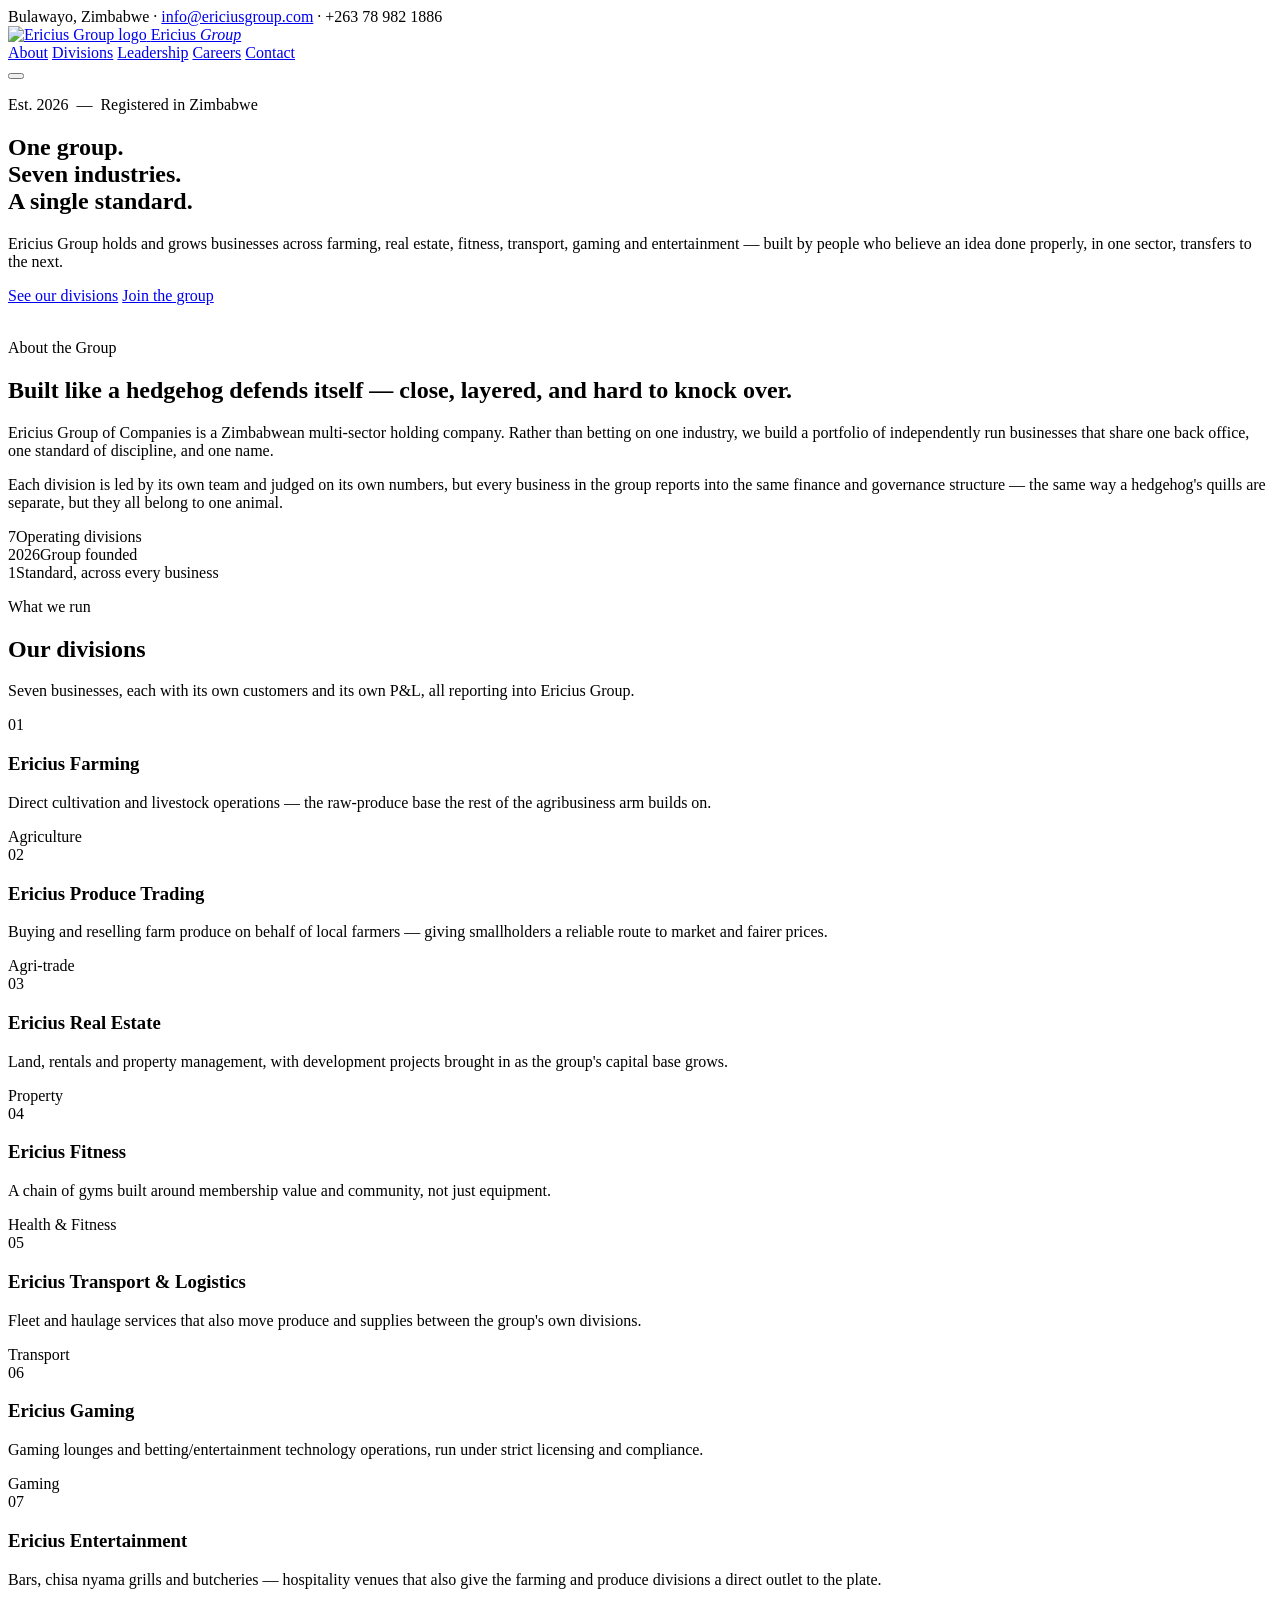
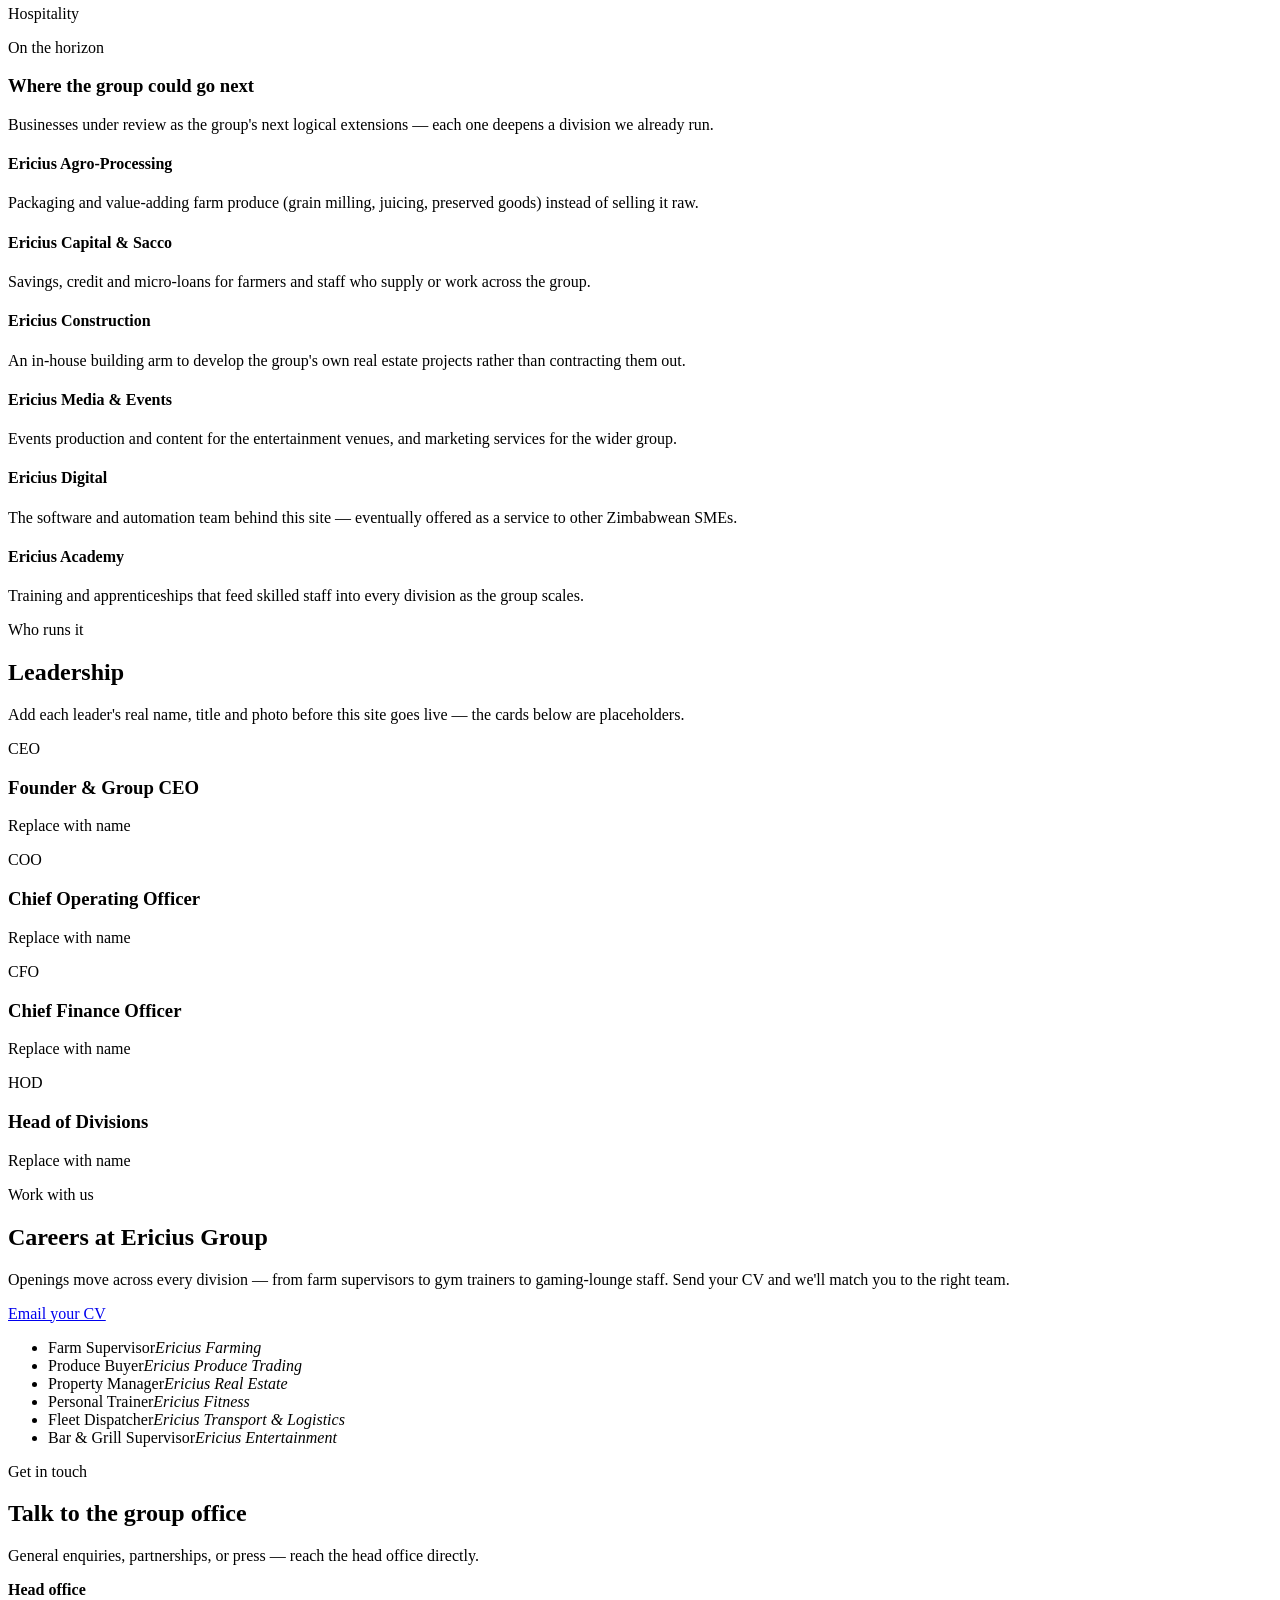
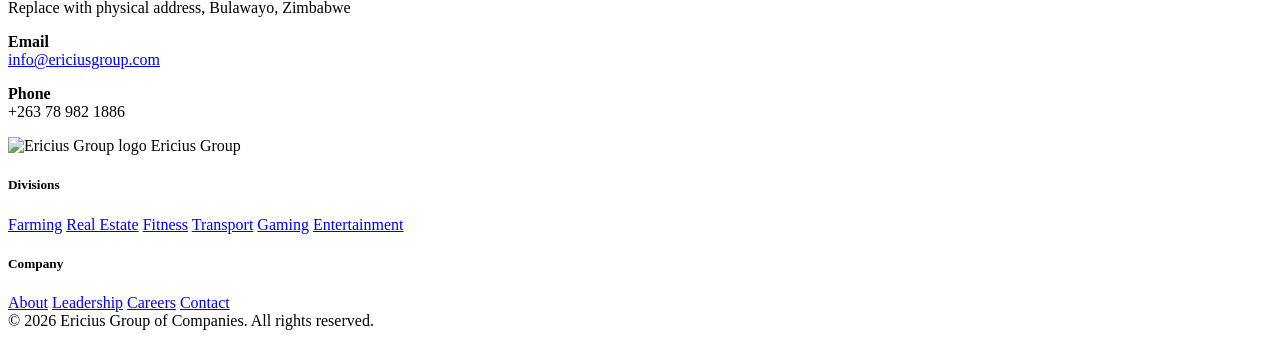
==== index.html @ 4af74b55 "Add files via upload" ====
<!DOCTYPE html>
<html lang="en">
<head>
<meta charset="UTF-8">
<meta name="viewport" content="width=device-width, initial-scale=1">
<title>Ericius Group — A Diversified Group of Companies</title>
<meta name="description" content="Ericius Group is a diversified group of companies spanning farming, real estate, gyms, transportation, gaming and entertainment.">
<link rel="icon" href="assets/logo.jpeg">
<link rel="preconnect" href="https://fonts.googleapis.com">
<link rel="preconnect" href="https://fonts.gstatic.com" crossorigin>
<link href="https://fonts.googleapis.com/css2?family=Fraunces:opsz,wght@9..144,400;9..144,500;9..144,600;9..144,700&family=IBM+Plex+Sans:wght@400;500;600&display=swap" rel="stylesheet">
<link rel="stylesheet" href="css/styles.css">
</head>
<body>

<div class="topbar">
  <div class="wrap topbar-inner">
    <span>Bulawayo, Zimbabwe</span>
    <span class="topbar-sep">&middot;</span>
    <a href="mailto:info@ericiusgroup.com">info@ericiusgroup.com</a>
    <span class="topbar-sep">&middot;</span>
    <span>+263 78 982 1886</span>
  </div>
</div>

<header class="site-header">
  <div class="wrap header-inner">
    <a class="brand" href="#top">
      <img src="assets/logo.jpeg" alt="Ericius Group logo" class="brand-mark">
      <span class="brand-word">Ericius <em>Group</em></span>
    </a>
    <nav class="main-nav" id="main-nav">
      <a href="#about">About</a>
      <a href="#divisions">Divisions</a>
      <a href="#leadership">Leadership</a>
      <a href="#careers">Careers</a>
      <a href="#contact">Contact</a>
    </nav>
    <button class="nav-toggle" id="nav-toggle" aria-label="Toggle menu" aria-expanded="false">
      <span></span><span></span><span></span>
    </button>
  </div>
</header>

<main id="top">

  <section class="hero">
    <div class="wrap hero-inner">
      <div class="hero-text">
        <p class="eyebrow-free">Est. 2026 &nbsp;—&nbsp; Registered in Zimbabwe</p>
        <h1>One group.<br>Seven industries.<br>A single standard.</h1>
        <p class="hero-lede">Ericius Group holds and grows businesses across farming, real estate, fitness, transport, gaming and entertainment — built by people who believe an idea done properly, in one sector, transfers to the next.</p>
        <div class="hero-actions">
          <a href="#divisions" class="btn btn-primary">See our divisions</a>
          <a href="#careers" class="btn btn-ghost">Join the group</a>
        </div>
      </div>
      <div class="hero-mark" aria-hidden="true">
        <img src="assets/logo.jpeg" alt="">
      </div>
    </div>
  </section>

  <section class="section" id="about">
    <div class="wrap about-grid">
      <div class="about-lead">
        <p class="section-kicker">About the Group</p>
        <h2>Built like a hedgehog defends itself — close, layered, and hard to knock over.</h2>
      </div>
      <div class="about-body">
        <p>Ericius Group of Companies is a Zimbabwean multi-sector holding company. Rather than betting on one industry, we build a portfolio of independently run businesses that share one back office, one standard of discipline, and one name.</p>
        <p>Each division is led by its own team and judged on its own numbers, but every business in the group reports into the same finance and governance structure — the same way a hedgehog's quills are separate, but they all belong to one animal.</p>
        <div class="stat-row">
          <div class="stat"><span class="stat-num">7</span><span class="stat-label">Operating divisions</span></div>
          <div class="stat"><span class="stat-num">2026</span><span class="stat-label">Group founded</span></div>
          <div class="stat"><span class="stat-num">1</span><span class="stat-label">Standard, across every business</span></div>
        </div>
      </div>
    </div>
  </section>

  <section class="section section-alt" id="divisions">
    <div class="wrap">
      <p class="section-kicker">What we run</p>
      <h2 class="section-title">Our divisions</h2>
      <p class="section-intro">Seven businesses, each with its own customers and its own P&amp;L, all reporting into Ericius Group.</p>

      <div class="ledger">

        <div class="ledger-row">
          <div class="ledger-index">01</div>
          <div class="ledger-body">
            <h3>Ericius Farming</h3>
            <p>Direct cultivation and livestock operations — the raw-produce base the rest of the agribusiness arm builds on.</p>
          </div>
          <div class="ledger-tag">Agriculture</div>
        </div>

        <div class="ledger-row">
          <div class="ledger-index">02</div>
          <div class="ledger-body">
            <h3>Ericius Produce Trading</h3>
            <p>Buying and reselling farm produce on behalf of local farmers — giving smallholders a reliable route to market and fairer prices.</p>
          </div>
          <div class="ledger-tag">Agri-trade</div>
        </div>

        <div class="ledger-row">
          <div class="ledger-index">03</div>
          <div class="ledger-body">
            <h3>Ericius Real Estate</h3>
            <p>Land, rentals and property management, with development projects brought in as the group's capital base grows.</p>
          </div>
          <div class="ledger-tag">Property</div>
        </div>

        <div class="ledger-row">
          <div class="ledger-index">04</div>
          <div class="ledger-body">
            <h3>Ericius Fitness</h3>
            <p>A chain of gyms built around membership value and community, not just equipment.</p>
          </div>
          <div class="ledger-tag">Health &amp; Fitness</div>
        </div>

        <div class="ledger-row">
          <div class="ledger-index">05</div>
          <div class="ledger-body">
            <h3>Ericius Transport &amp; Logistics</h3>
            <p>Fleet and haulage services that also move produce and supplies between the group's own divisions.</p>
          </div>
          <div class="ledger-tag">Transport</div>
        </div>

        <div class="ledger-row">
          <div class="ledger-index">06</div>
          <div class="ledger-body">
            <h3>Ericius Gaming</h3>
            <p>Gaming lounges and betting/entertainment technology operations, run under strict licensing and compliance.</p>
          </div>
          <div class="ledger-tag">Gaming</div>
        </div>

        <div class="ledger-row">
          <div class="ledger-index">07</div>
          <div class="ledger-body">
            <h3>Ericius Entertainment</h3>
            <p>Bars, chisa nyama grills and butcheries — hospitality venues that also give the farming and produce divisions a direct outlet to the plate.</p>
          </div>
          <div class="ledger-tag">Hospitality</div>
        </div>

      </div>

      <div class="future-block">
        <p class="section-kicker">On the horizon</p>
        <h3>Where the group could go next</h3>
        <p class="section-intro">Businesses under review as the group's next logical extensions — each one deepens a division we already run.</p>
        <div class="future-grid">
          <div class="future-card">
            <h4>Ericius Agro-Processing</h4>
            <p>Packaging and value-adding farm produce (grain milling, juicing, preserved goods) instead of selling it raw.</p>
          </div>
          <div class="future-card">
            <h4>Ericius Capital &amp; Sacco</h4>
            <p>Savings, credit and micro-loans for farmers and staff who supply or work across the group.</p>
          </div>
          <div class="future-card">
            <h4>Ericius Construction</h4>
            <p>An in-house building arm to develop the group's own real estate projects rather than contracting them out.</p>
          </div>
          <div class="future-card">
            <h4>Ericius Media &amp; Events</h4>
            <p>Events production and content for the entertainment venues, and marketing services for the wider group.</p>
          </div>
          <div class="future-card">
            <h4>Ericius Digital</h4>
            <p>The software and automation team behind this site — eventually offered as a service to other Zimbabwean SMEs.</p>
          </div>
          <div class="future-card">
            <h4>Ericius Academy</h4>
            <p>Training and apprenticeships that feed skilled staff into every division as the group scales.</p>
          </div>
        </div>
      </div>
    </div>
  </section>

  <section class="section" id="leadership">
    <div class="wrap">
      <p class="section-kicker">Who runs it</p>
      <h2 class="section-title">Leadership</h2>
      <p class="section-intro">Add each leader's real name, title and photo before this site goes live — the cards below are placeholders.</p>

      <div class="people-grid">
        <div class="person-card">
          <div class="person-photo" style="background:var(--color-navy)">CEO</div>
          <h3>Founder &amp; Group CEO</h3>
          <p class="person-role">Replace with name</p>
        </div>
        <div class="person-card">
          <div class="person-photo" style="background:var(--color-red)">COO</div>
          <h3>Chief Operating Officer</h3>
          <p class="person-role">Replace with name</p>
        </div>
        <div class="person-card">
          <div class="person-photo" style="background:var(--color-olive)">CFO</div>
          <h3>Chief Finance Officer</h3>
          <p class="person-role">Replace with name</p>
        </div>
        <div class="person-card">
          <div class="person-photo" style="background:var(--color-navy)">HOD</div>
          <h3>Head of Divisions</h3>
          <p class="person-role">Replace with name</p>
        </div>
      </div>
    </div>
  </section>

  <section class="section section-alt" id="careers">
    <div class="wrap careers-grid">
      <div>
        <p class="section-kicker">Work with us</p>
        <h2 class="section-title">Careers at Ericius Group</h2>
        <p class="section-intro">Openings move across every division — from farm supervisors to gym trainers to gaming-lounge staff. Send your CV and we'll match you to the right team.</p>
        <a href="mailto:careers@ericiusgroup.com?subject=Application%20-%20Ericius%20Group" class="btn btn-primary">Email your CV</a>
      </div>
      <ul class="role-list">
        <li><span>Farm Supervisor</span><em>Ericius Farming</em></li>
        <li><span>Produce Buyer</span><em>Ericius Produce Trading</em></li>
        <li><span>Property Manager</span><em>Ericius Real Estate</em></li>
        <li><span>Personal Trainer</span><em>Ericius Fitness</em></li>
        <li><span>Fleet Dispatcher</span><em>Ericius Transport &amp; Logistics</em></li>
        <li><span>Bar &amp; Grill Supervisor</span><em>Ericius Entertainment</em></li>
      </ul>
    </div>
  </section>

  <section class="section" id="contact">
    <div class="wrap contact-grid">
      <div>
        <p class="section-kicker">Get in touch</p>
        <h2 class="section-title">Talk to the group office</h2>
        <p class="section-intro">General enquiries, partnerships, or press — reach the head office directly.</p>
      </div>
      <div class="contact-details">
        <p><strong>Head office</strong><br>Replace with physical address, Bulawayo, Zimbabwe</p>
        <p><strong>Email</strong><br><a href="mailto:info@ericiusgroup.com">info@ericiusgroup.com</a></p>
        <p><strong>Phone</strong><br>+263 78 982 1886</p>
      </div>
    </div>
  </section>

</main>

<footer class="site-footer">
  <div class="wrap footer-inner">
    <div class="footer-brand">
      <img src="assets/logo.jpeg" alt="Ericius Group logo" class="brand-mark footer-mark">
      <span>Ericius Group</span>
    </div>
    <div class="footer-cols">
      <div>
        <h5>Divisions</h5>
        <a href="#divisions">Farming</a>
        <a href="#divisions">Real Estate</a>
        <a href="#divisions">Fitness</a>
        <a href="#divisions">Transport</a>
        <a href="#divisions">Gaming</a>
        <a href="#divisions">Entertainment</a>
      </div>
      <div>
        <h5>Company</h5>
        <a href="#about">About</a>
        <a href="#leadership">Leadership</a>
        <a href="#careers">Careers</a>
        <a href="#contact">Contact</a>
      </div>
    </div>
  </div>
  <div class="wrap footer-bottom">
    <span>&copy; 2026 Ericius Group of Companies. All rights reserved.</span>
  </div>
</footer>

<script src="js/script.js"></script>
</body>
</html>
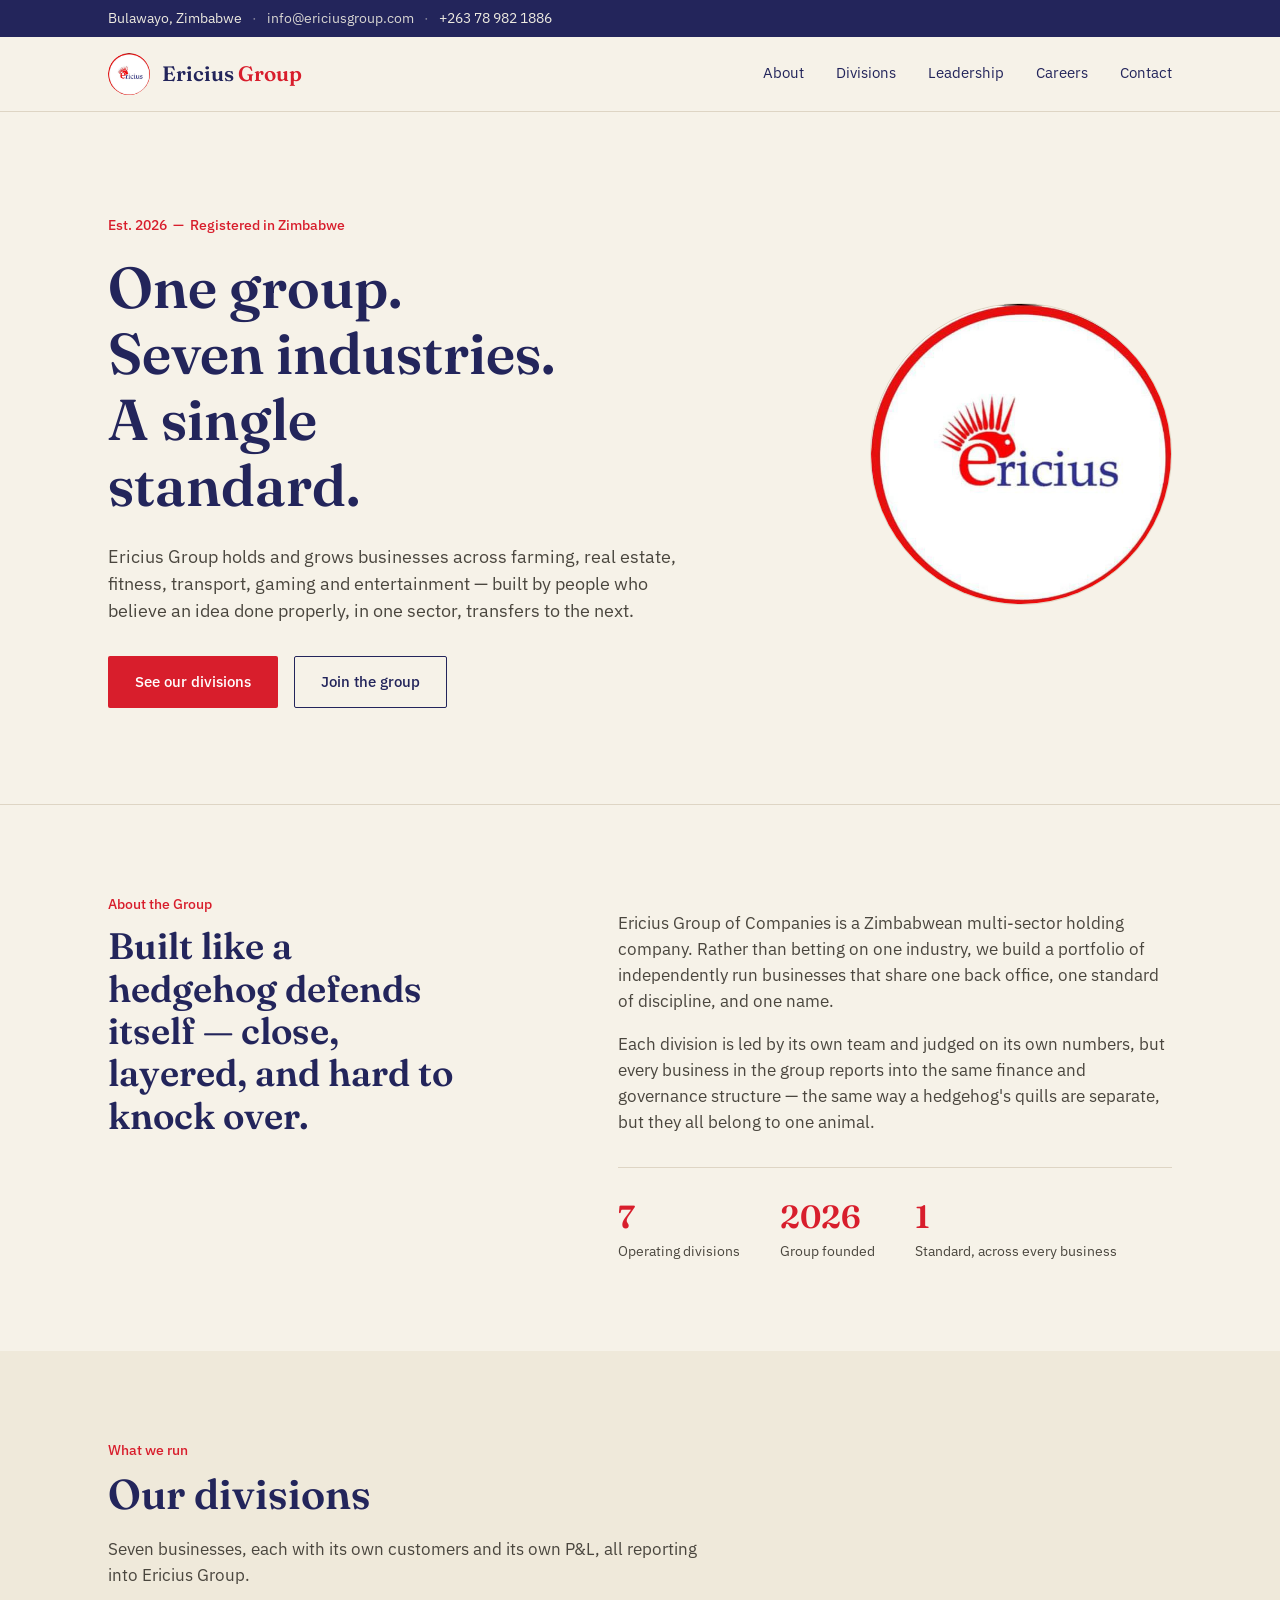
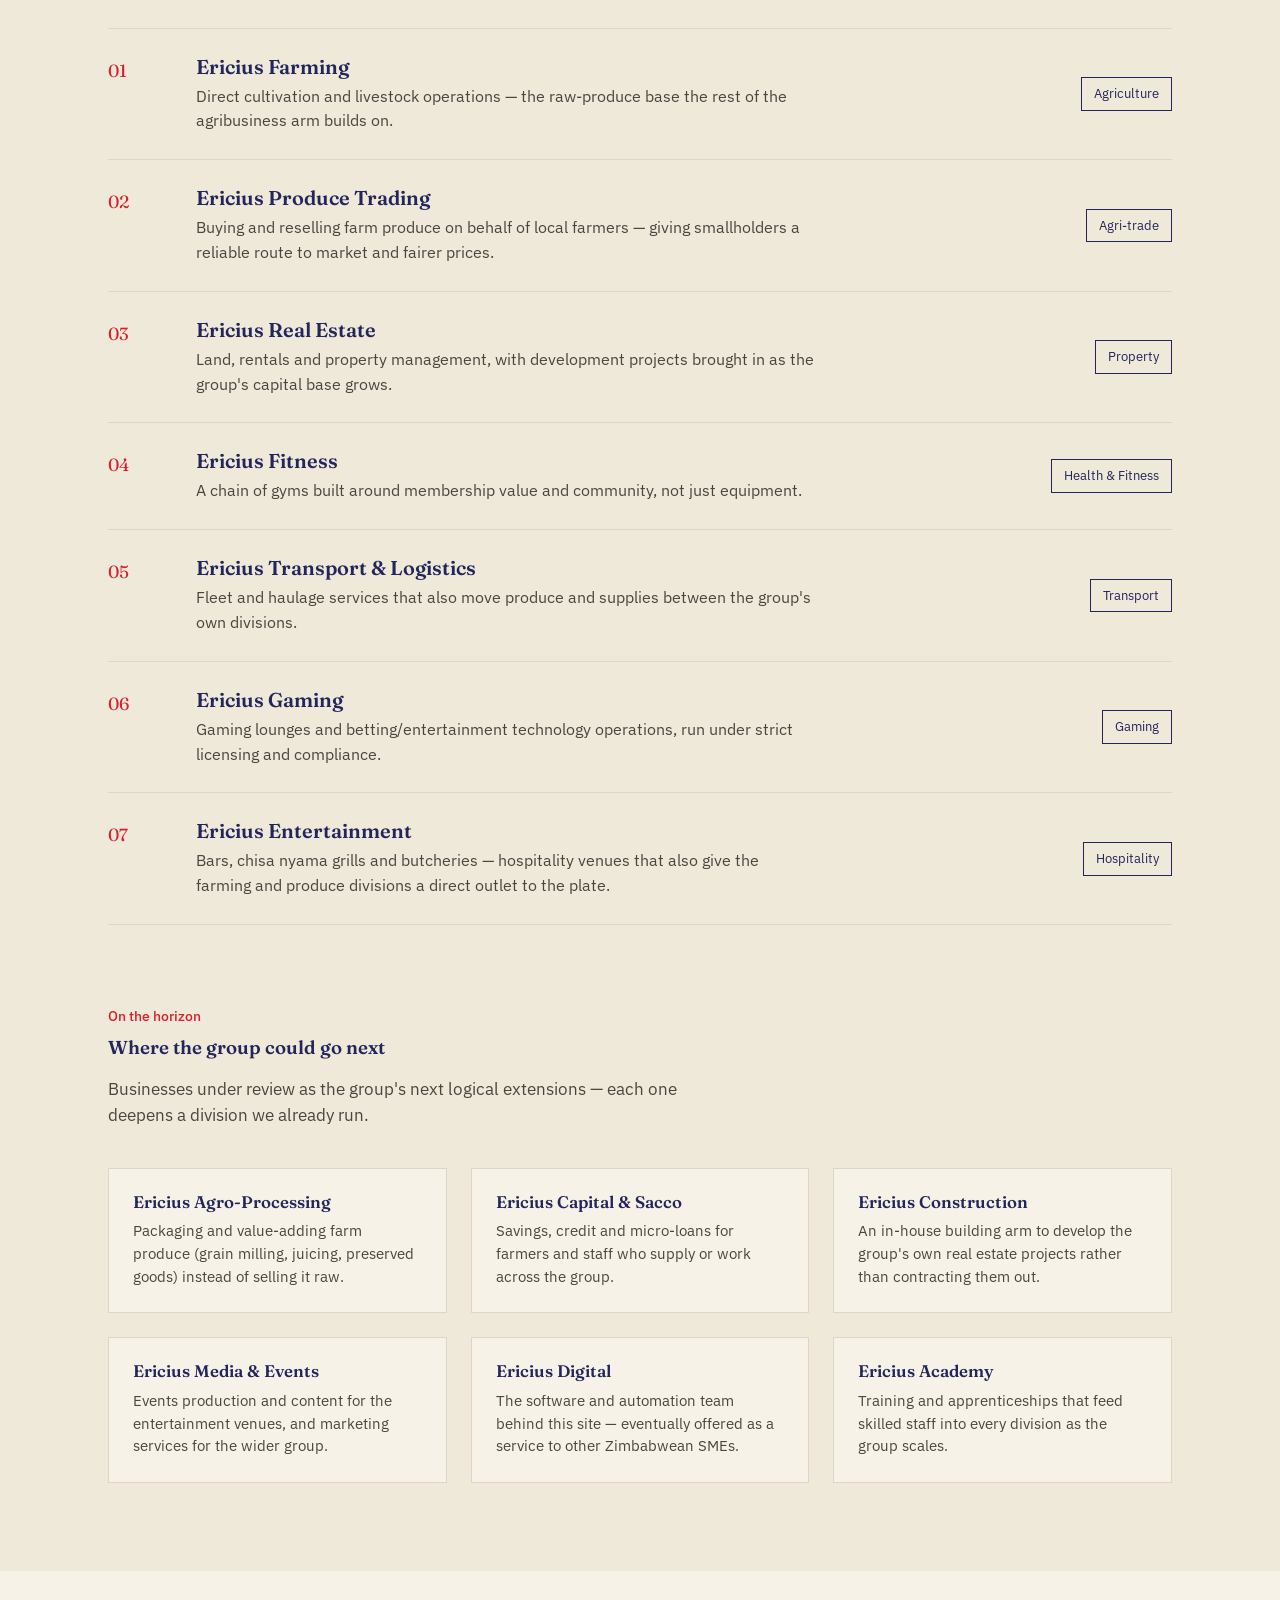
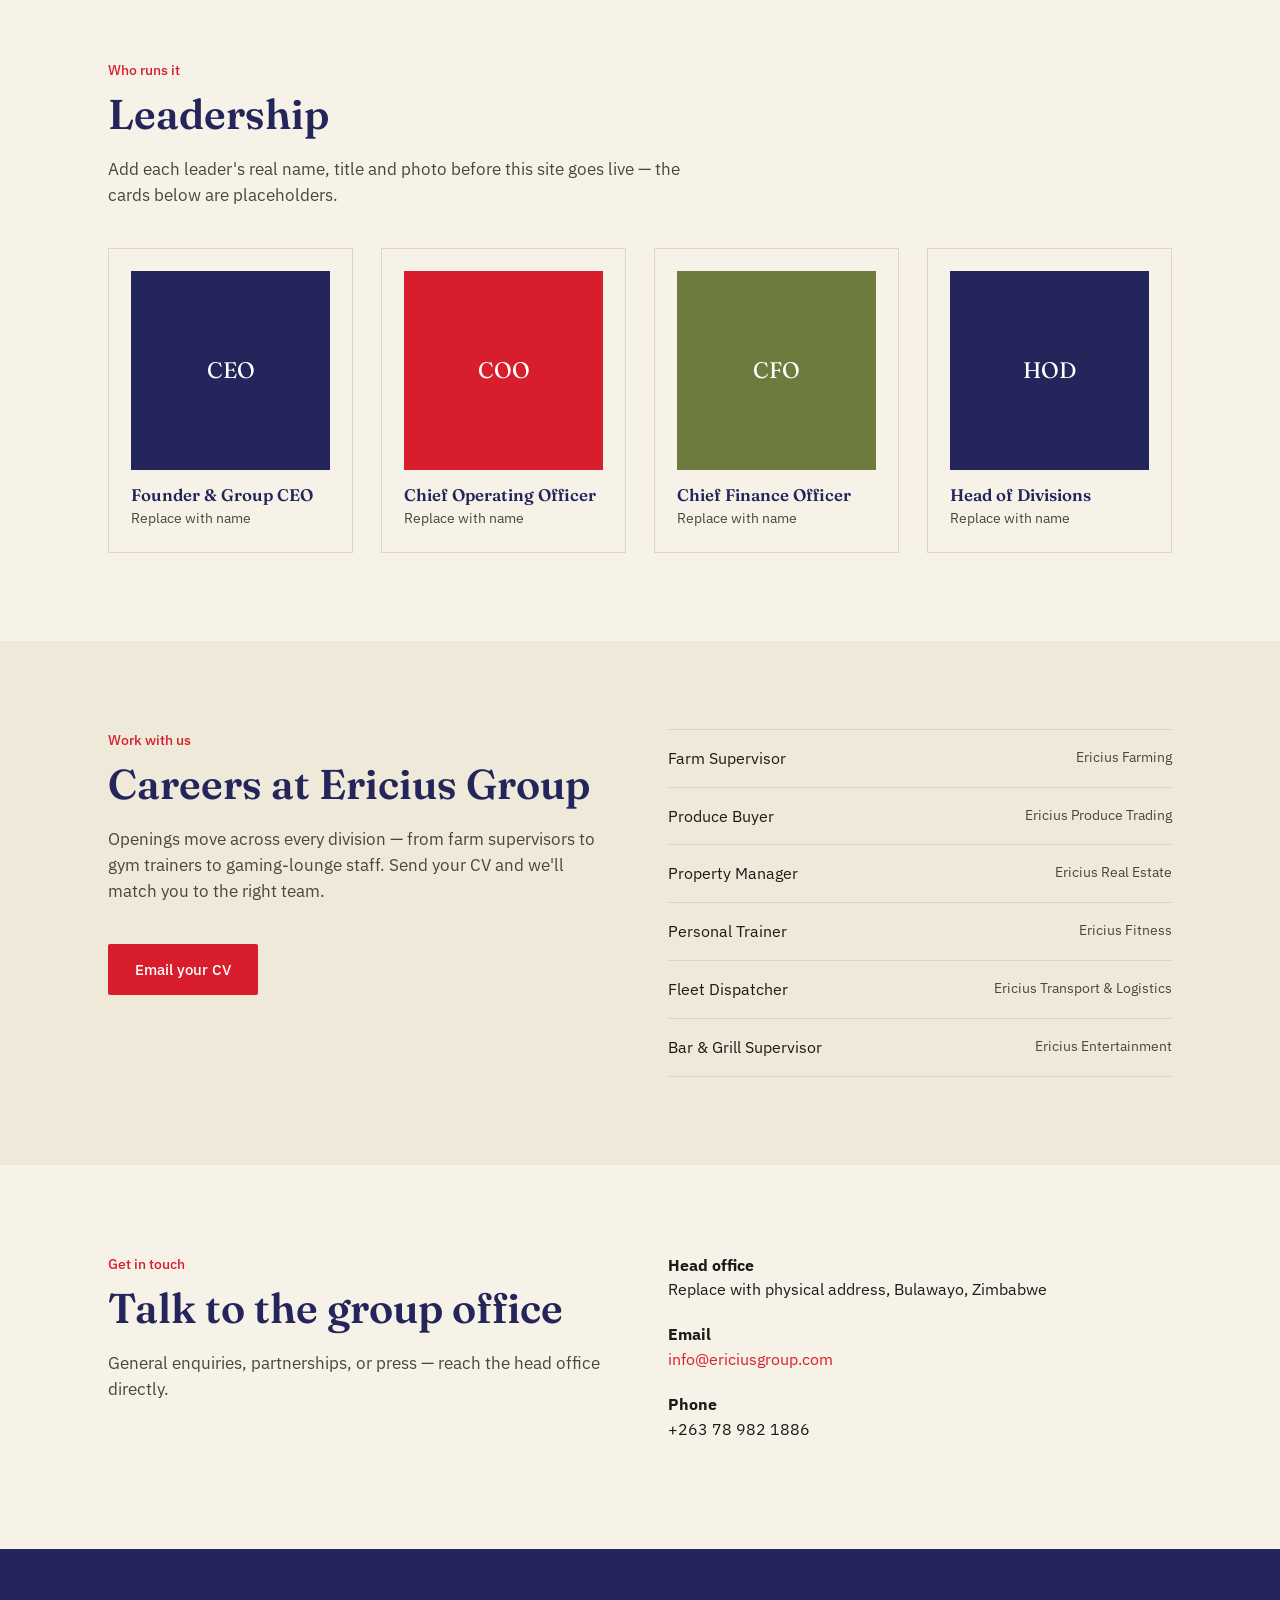
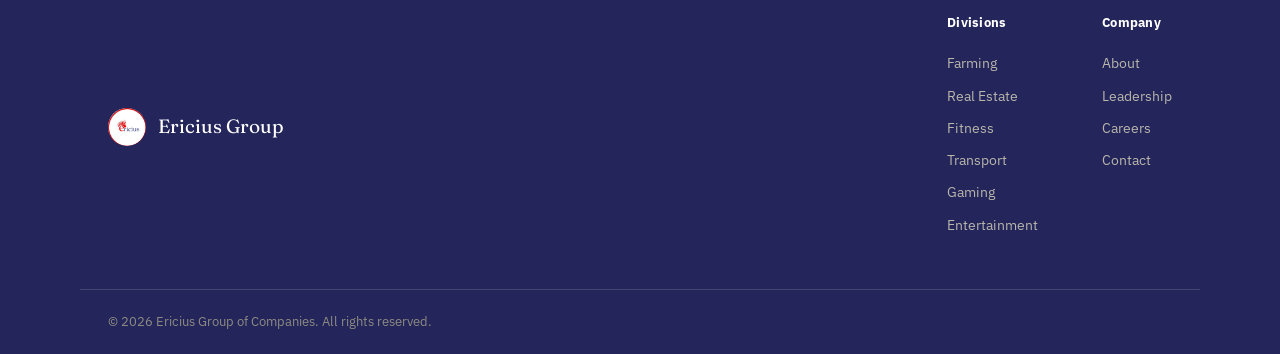
==== commit 0362cb48: "index.html" ====
--- a/index.html
+++ b/index.html
@@ -5,11 +5,167 @@
 <meta name="viewport" content="width=device-width, initial-scale=1">
 <title>Ericius Group — A Diversified Group of Companies</title>
 <meta name="description" content="Ericius Group is a diversified group of companies spanning farming, real estate, gyms, transportation, gaming and entertainment.">
-<link rel="icon" href="assets/logo.jpeg">
+<link rel="icon" href="[data-uri]">
 <link rel="preconnect" href="https://fonts.googleapis.com">
 <link rel="preconnect" href="https://fonts.gstatic.com" crossorigin>
 <link href="https://fonts.googleapis.com/css2?family=Fraunces:opsz,wght@9..144,400;9..144,500;9..144,600;9..144,700&family=IBM+Plex+Sans:wght@400;500;600&display=swap" rel="stylesheet">
-<link rel="stylesheet" href="css/styles.css">
+<style>
+/* ===== Ericius Group — design tokens =====
+   Red    #D81E2C  – accent, CTAs, the quill mark
+   Navy   #23255B  – primary ink, headings, header/footer
+   Sand   #F6F2E8  – page background (paper, not cream-cliché)
+   Ink    #1C1A17  – body text
+   Olive  #6E7B3F  – secondary accent (farming/nature)
+   Line   #DED5C4  – hairline rules
+*/
+
+:root{
+  --color-red:#D81E2C;
+  --color-navy:#23255B;
+  --color-sand:#F6F2E8;
+  --color-ink:#1C1A17;
+  --color-olive:#6E7B3F;
+  --color-line:#DED5C4;
+  --font-display:'Fraunces', Georgia, serif;
+  --font-body:'IBM Plex Sans', -apple-system, Segoe UI, Arial, sans-serif;
+  --max:1120px;
+}
+
+*{box-sizing:border-box;}
+html{scroll-behavior:smooth;}
+body{
+  margin:0;
+  background:var(--color-sand);
+  color:var(--color-ink);
+  font-family:var(--font-body);
+  line-height:1.55;
+  -webkit-font-smoothing:antialiased;
+}
+img{max-width:100%;display:block;}
+a{color:inherit;text-decoration:none;}
+h1,h2,h3,h4{font-family:var(--font-display);color:var(--color-navy);margin:0 0 .4em;line-height:1.15;font-weight:600;}
+
+.wrap{max-width:var(--max);margin:0 auto;padding:0 28px;}
+
+/* Topbar */
+.topbar{background:var(--color-navy);color:#EDEAE0;font-size:.85rem;}
+.topbar-inner{display:flex;gap:10px;align-items:center;padding:8px 28px;}
+.topbar-sep{opacity:.5;}
+.topbar a{opacity:.9;}
+.topbar a:hover{opacity:1;text-decoration:underline;}
+
+/* Header */
+.site-header{position:sticky;top:0;background:var(--color-sand);border-bottom:1px solid var(--color-line);z-index:50;}
+.header-inner{display:flex;align-items:center;justify-content:space-between;padding:16px 28px;}
+.brand{display:flex;align-items:center;gap:12px;}
+.brand-mark{width:42px;height:42px;border-radius:50%;object-fit:cover;}
+.brand-word{font-family:var(--font-display);font-size:1.3rem;font-weight:600;color:var(--color-navy);}
+.brand-word em{font-style:normal;color:var(--color-red);}
+.main-nav{display:flex;gap:32px;}
+.main-nav a{font-size:.95rem;color:var(--color-navy);padding:6px 0;border-bottom:2px solid transparent;}
+.main-nav a:hover{border-color:var(--color-red);}
+.nav-toggle{display:none;flex-direction:column;justify-content:center;gap:5px;background:none;border:0;cursor:pointer;padding:6px;}
+.nav-toggle span{width:24px;height:2px;background:var(--color-navy);}
+
+/* Buttons */
+.btn{display:inline-block;padding:13px 26px;border-radius:2px;font-size:.95rem;font-weight:500;border:1px solid transparent;}
+.btn-primary{background:var(--color-red);color:#fff;}
+.btn-primary:hover{background:#B8151F;}
+.btn-ghost{border-color:var(--color-navy);color:var(--color-navy);margin-left:12px;}
+.btn-ghost:hover{background:var(--color-navy);color:#fff;}
+
+/* Hero */
+.hero{padding:88px 0 96px;border-bottom:1px solid var(--color-line);}
+.hero-inner{display:grid;grid-template-columns:1.4fr .6fr;gap:56px;align-items:center;}
+.eyebrow-free{color:var(--color-red);font-size:.9rem;font-weight:500;margin-bottom:18px;}
+.hero-text h1{font-size:clamp(2.4rem,5vw,3.6rem);max-width:12ch;}
+.hero-lede{max-width:52ch;font-size:1.1rem;color:#4A463E;margin:22px 0 32px;}
+.hero-mark{border-radius:50%;overflow:hidden;border:1px solid var(--color-line);aspect-ratio:1/1;}
+
+/* Sections */
+.section{padding:88px 0;}
+.section-alt{background:#EFE9DA;}
+.section-kicker{color:var(--color-red);font-weight:500;font-size:.9rem;margin:0 0 10px;}
+.section-title{font-size:clamp(1.8rem,3.4vw,2.6rem);}
+.section-intro{max-width:60ch;color:#4A463E;font-size:1.05rem;margin-bottom:40px;}
+
+/* About */
+.about-grid{display:grid;grid-template-columns:.9fr 1.1fr;gap:56px;}
+.about-lead h2{font-size:clamp(1.7rem,3vw,2.3rem);max-width:14ch;}
+.about-body p{color:#4A463E;font-size:1.05rem;}
+.stat-row{display:flex;gap:40px;margin-top:32px;border-top:1px solid var(--color-line);padding-top:24px;}
+.stat{display:flex;flex-direction:column;}
+.stat-num{font-family:var(--font-display);font-size:2rem;color:var(--color-red);font-weight:600;}
+.stat-label{font-size:.85rem;color:#4A463E;}
+
+/* Ledger (divisions) */
+.ledger{border-top:1px solid var(--color-line);}
+.ledger-row{display:grid;grid-template-columns:60px 1fr auto;gap:28px;align-items:start;padding:26px 0;border-bottom:1px solid var(--color-line);}
+.ledger-index{font-family:var(--font-display);color:var(--color-red);font-size:1.1rem;padding-top:2px;}
+.ledger-body h3{font-size:1.25rem;margin-bottom:6px;}
+.ledger-body p{margin:0;color:#4A463E;max-width:62ch;}
+.ledger-tag{align-self:center;font-size:.8rem;color:var(--color-navy);border:1px solid var(--color-navy);padding:6px 12px;white-space:nowrap;height:fit-content;}
+
+.future-block{margin-top:80px;}
+.future-grid{display:grid;grid-template-columns:repeat(3,1fr);gap:24px;}
+.future-card{background:var(--color-sand);border:1px solid var(--color-line);padding:24px;}
+.future-card h4{font-size:1.05rem;margin-bottom:8px;color:var(--color-navy);}
+.future-card p{margin:0;font-size:.92rem;color:#4A463E;}
+
+/* Leadership */
+.people-grid{display:grid;grid-template-columns:repeat(4,1fr);gap:28px;}
+.person-card{border:1px solid var(--color-line);padding:22px;text-align:left;}
+.person-photo{width:100%;aspect-ratio:1/1;color:#fff;font-family:var(--font-display);font-size:1.4rem;display:flex;align-items:center;justify-content:center;margin-bottom:16px;}
+.person-card h3{font-size:1.05rem;margin-bottom:2px;}
+.person-role{color:#4A463E;font-size:.9rem;margin:0;}
+
+/* Careers */
+.careers-grid{display:grid;grid-template-columns:1fr 1fr;gap:56px;}
+.role-list{list-style:none;margin:0;padding:0;border-top:1px solid var(--color-line);}
+.role-list li{display:flex;justify-content:space-between;padding:16px 0;border-bottom:1px solid var(--color-line);}
+.role-list em{font-style:normal;color:#4A463E;font-size:.9rem;}
+
+/* Contact */
+.contact-grid{display:grid;grid-template-columns:1fr 1fr;gap:56px;}
+.contact-details p{margin:0 0 20px;}
+.contact-details a{color:var(--color-red);}
+
+/* Footer */
+.site-footer{background:var(--color-navy);color:#D9D7CE;padding-top:64px;}
+.footer-inner{display:flex;justify-content:space-between;flex-wrap:wrap;gap:40px;padding-bottom:48px;border-bottom:1px solid rgba(255,255,255,.15);}
+.footer-brand{display:flex;align-items:center;gap:12px;font-family:var(--font-display);font-size:1.2rem;color:#fff;}
+.footer-mark{width:38px;height:38px;border-radius:50%;}
+.footer-cols{display:flex;gap:64px;}
+.footer-cols h5{color:#fff;font-size:.8rem;letter-spacing:.02em;margin:0 0 14px;font-family:var(--font-body);}
+.footer-cols a{display:block;font-size:.9rem;color:#B9B6AB;padding:5px 0;}
+.footer-cols a:hover{color:#fff;}
+.footer-bottom{padding:22px 28px;font-size:.82rem;color:#8E8C82;}
+
+/* Responsive */
+@media (max-width:860px){
+  .hero-inner,.about-grid,.careers-grid,.contact-grid{grid-template-columns:1fr;}
+  .hero-mark{max-width:220px;margin:0 auto;}
+  .people-grid{grid-template-columns:repeat(2,1fr);}
+  .future-grid{grid-template-columns:1fr 1fr;}
+  .main-nav{position:fixed;top:0;right:0;height:100vh;width:74%;max-width:320px;background:var(--color-sand);
+    flex-direction:column;padding:100px 28px 28px;gap:22px;transform:translateX(100%);transition:transform .25s ease;border-left:1px solid var(--color-line);}
+  .main-nav.open{transform:translateX(0);}
+  .nav-toggle{display:flex;}
+}
+@media (max-width:560px){
+  .people-grid,.future-grid{grid-template-columns:1fr;}
+  .ledger-row{grid-template-columns:40px 1fr;}
+  .ledger-tag{grid-column:2;margin-top:8px;}
+}
+
+@media (prefers-reduced-motion:reduce){
+  html{scroll-behavior:auto;}
+  .main-nav{transition:none;}
+}
+
+:focus-visible{outline:2px solid var(--color-red);outline-offset:2px;}
+
+</style>
 </head>
 <body>
 
@@ -26,7 +182,7 @@
 <header class="site-header">
   <div class="wrap header-inner">
     <a class="brand" href="#top">
-      <img src="assets/logo.jpeg" alt="Ericius Group logo" class="brand-mark">
+      <img src="[data-uri]" alt="Ericius Group logo" class="brand-mark">
       <span class="brand-word">Ericius <em>Group</em></span>
     </a>
     <nav class="main-nav" id="main-nav">
@@ -56,7 +212,7 @@
         </div>
       </div>
       <div class="hero-mark" aria-hidden="true">
-        <img src="assets/logo.jpeg" alt="">
+        <img src="[data-uri]" alt="">
       </div>
     </div>
   </section>
@@ -256,7 +412,7 @@
 <footer class="site-footer">
   <div class="wrap footer-inner">
     <div class="footer-brand">
-      <img src="assets/logo.jpeg" alt="Ericius Group logo" class="brand-mark footer-mark">
+      <img src="[data-uri]" alt="Ericius Group logo" class="brand-mark footer-mark">
       <span>Ericius Group</span>
     </div>
     <div class="footer-cols">
@@ -283,6 +439,24 @@
   </div>
 </footer>
 
-<script src="js/script.js"></script>
+<script>
+const toggle = document.getElementById('nav-toggle');
+const nav = document.getElementById('main-nav');
+
+if (toggle && nav) {
+  toggle.addEventListener('click', () => {
+    const isOpen = nav.classList.toggle('open');
+    toggle.setAttribute('aria-expanded', isOpen ? 'true' : 'false');
+  });
+
+  nav.querySelectorAll('a').forEach(link => {
+    link.addEventListener('click', () => {
+      nav.classList.remove('open');
+      toggle.setAttribute('aria-expanded', 'false');
+    });
+  });
+}
+
+</script>
 </body>
 </html>
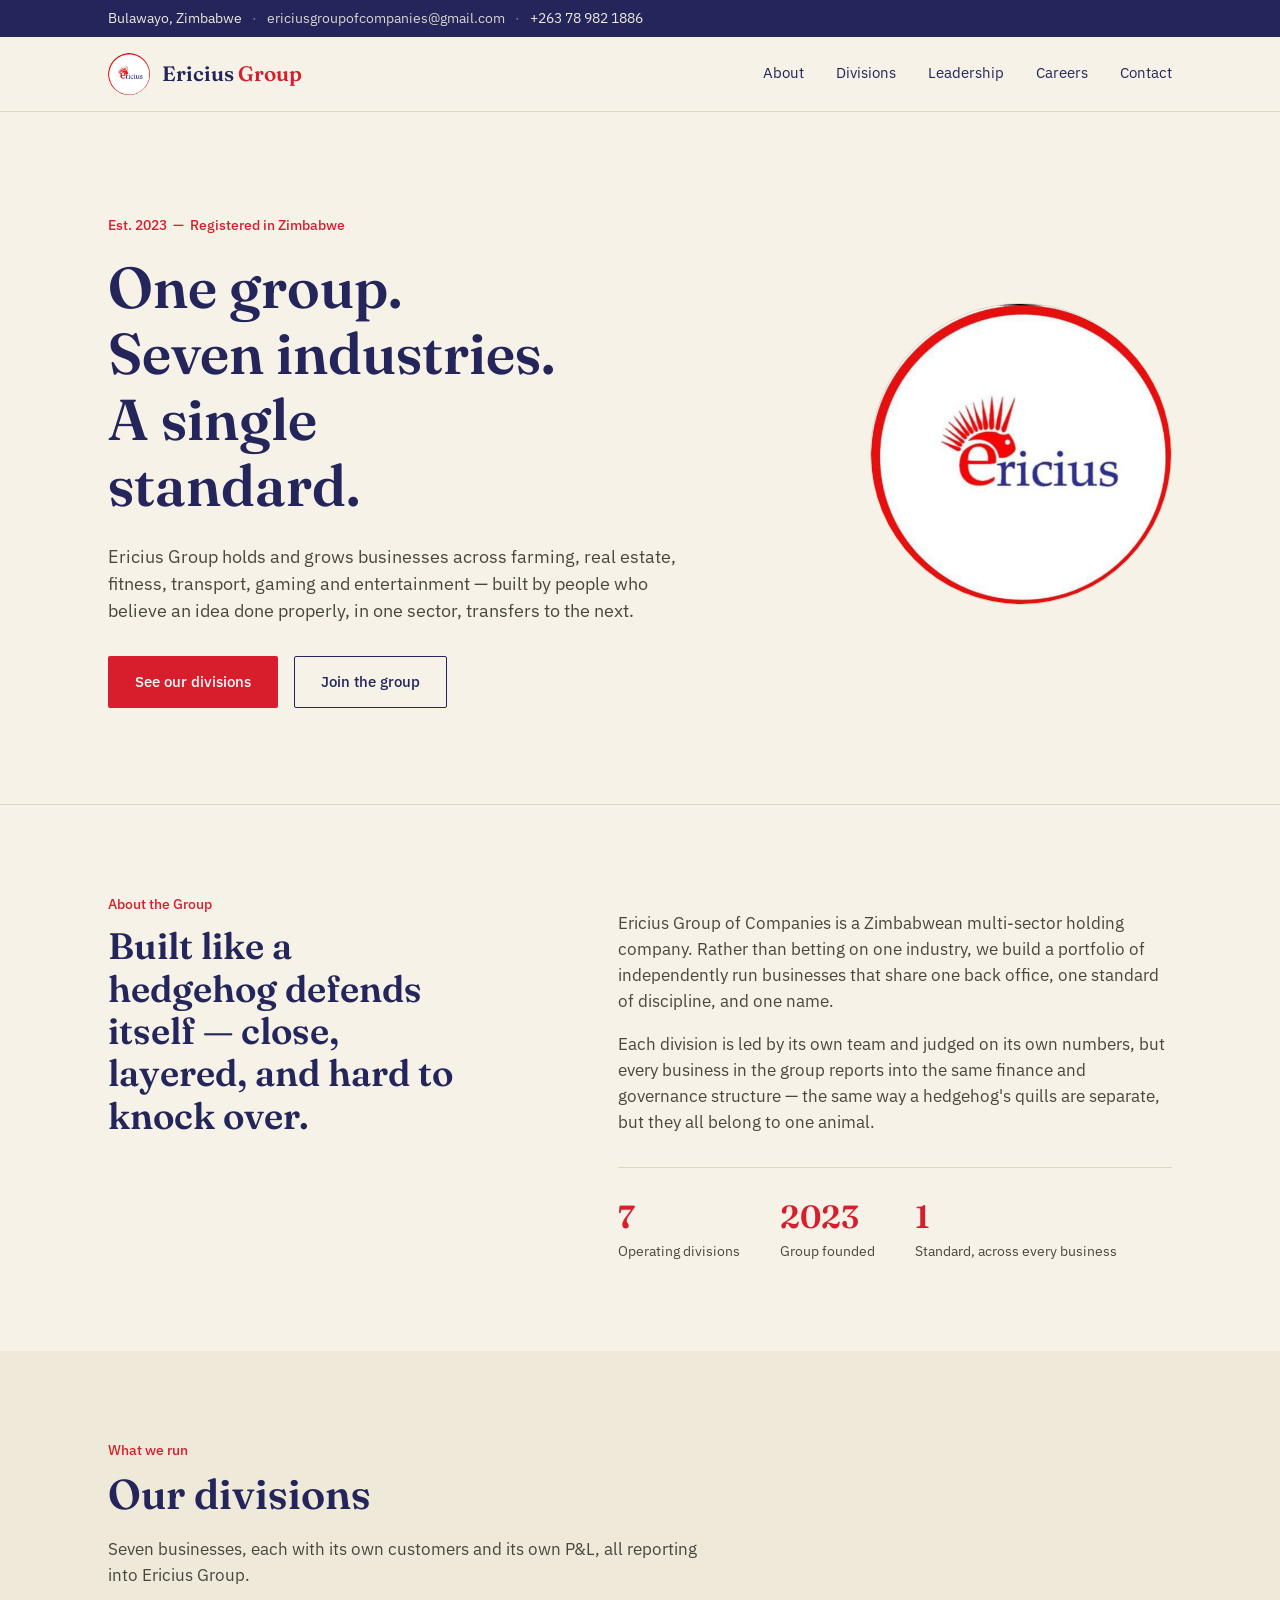
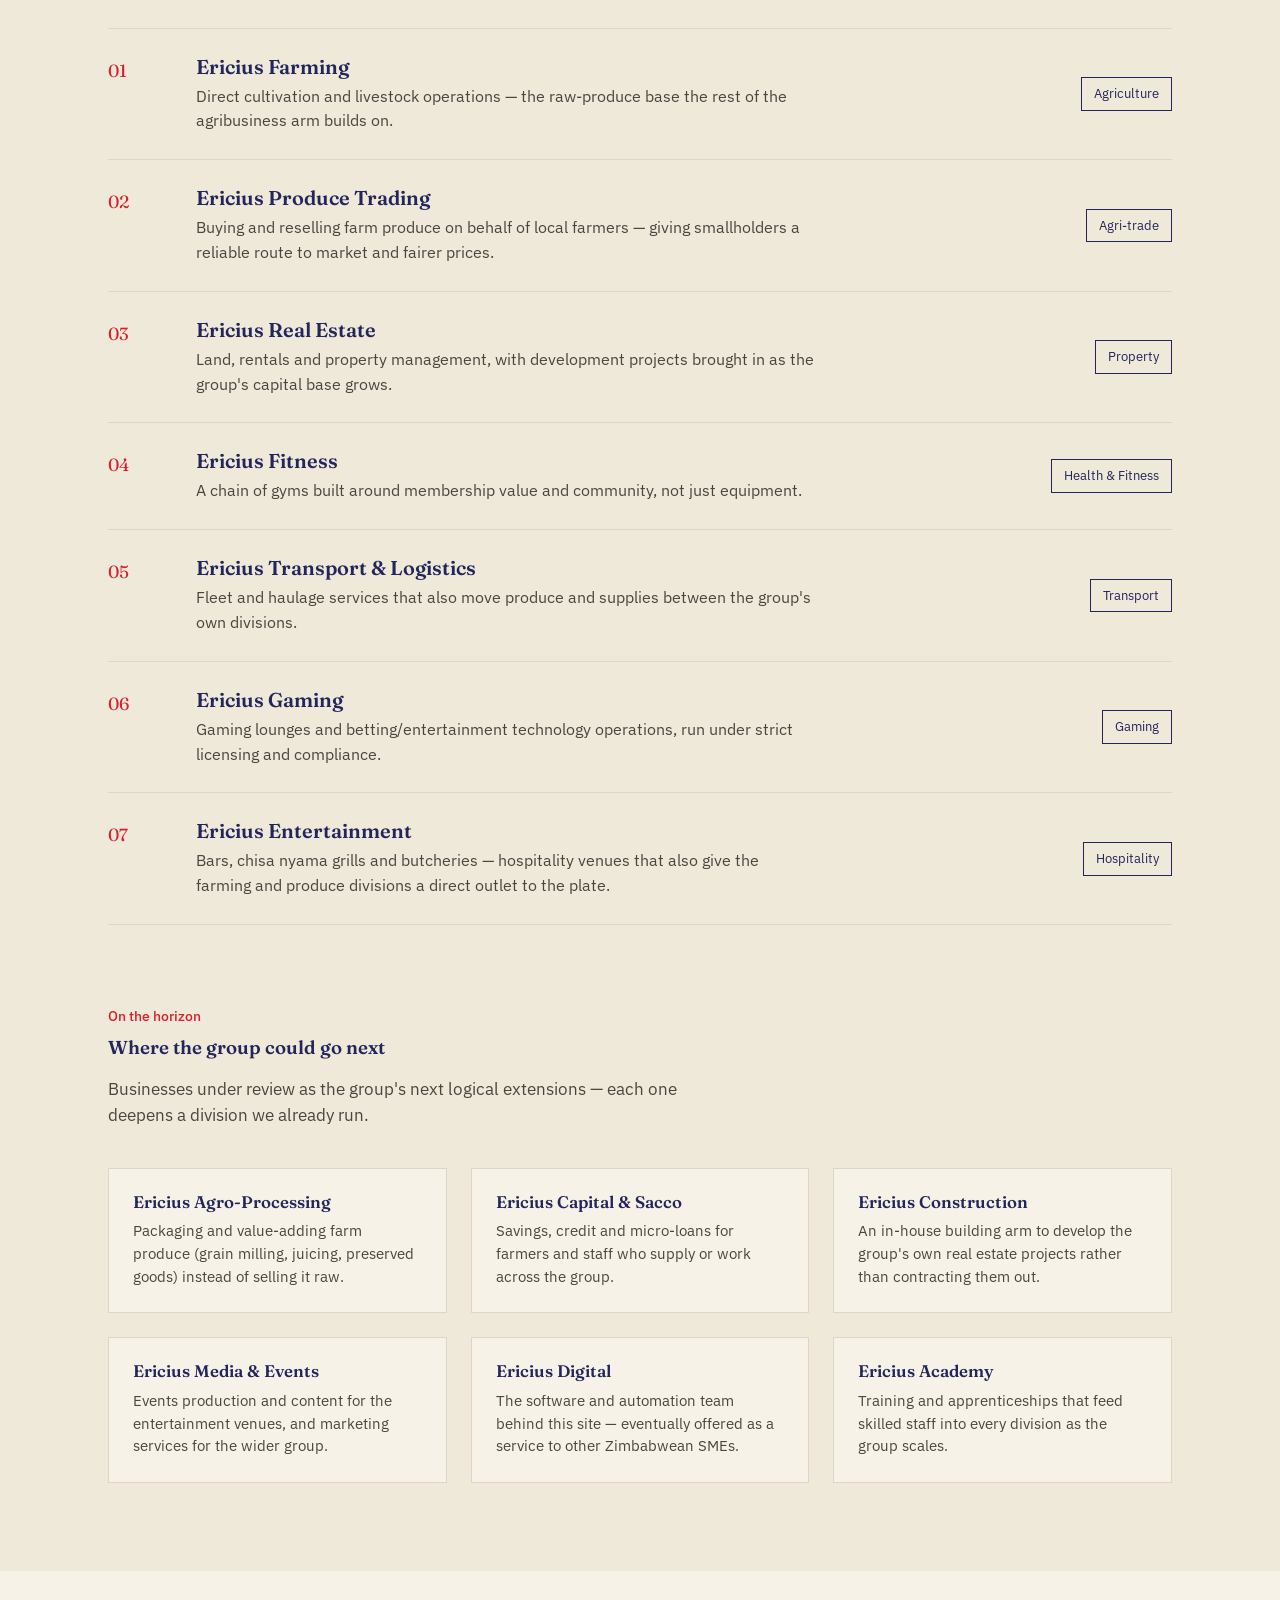
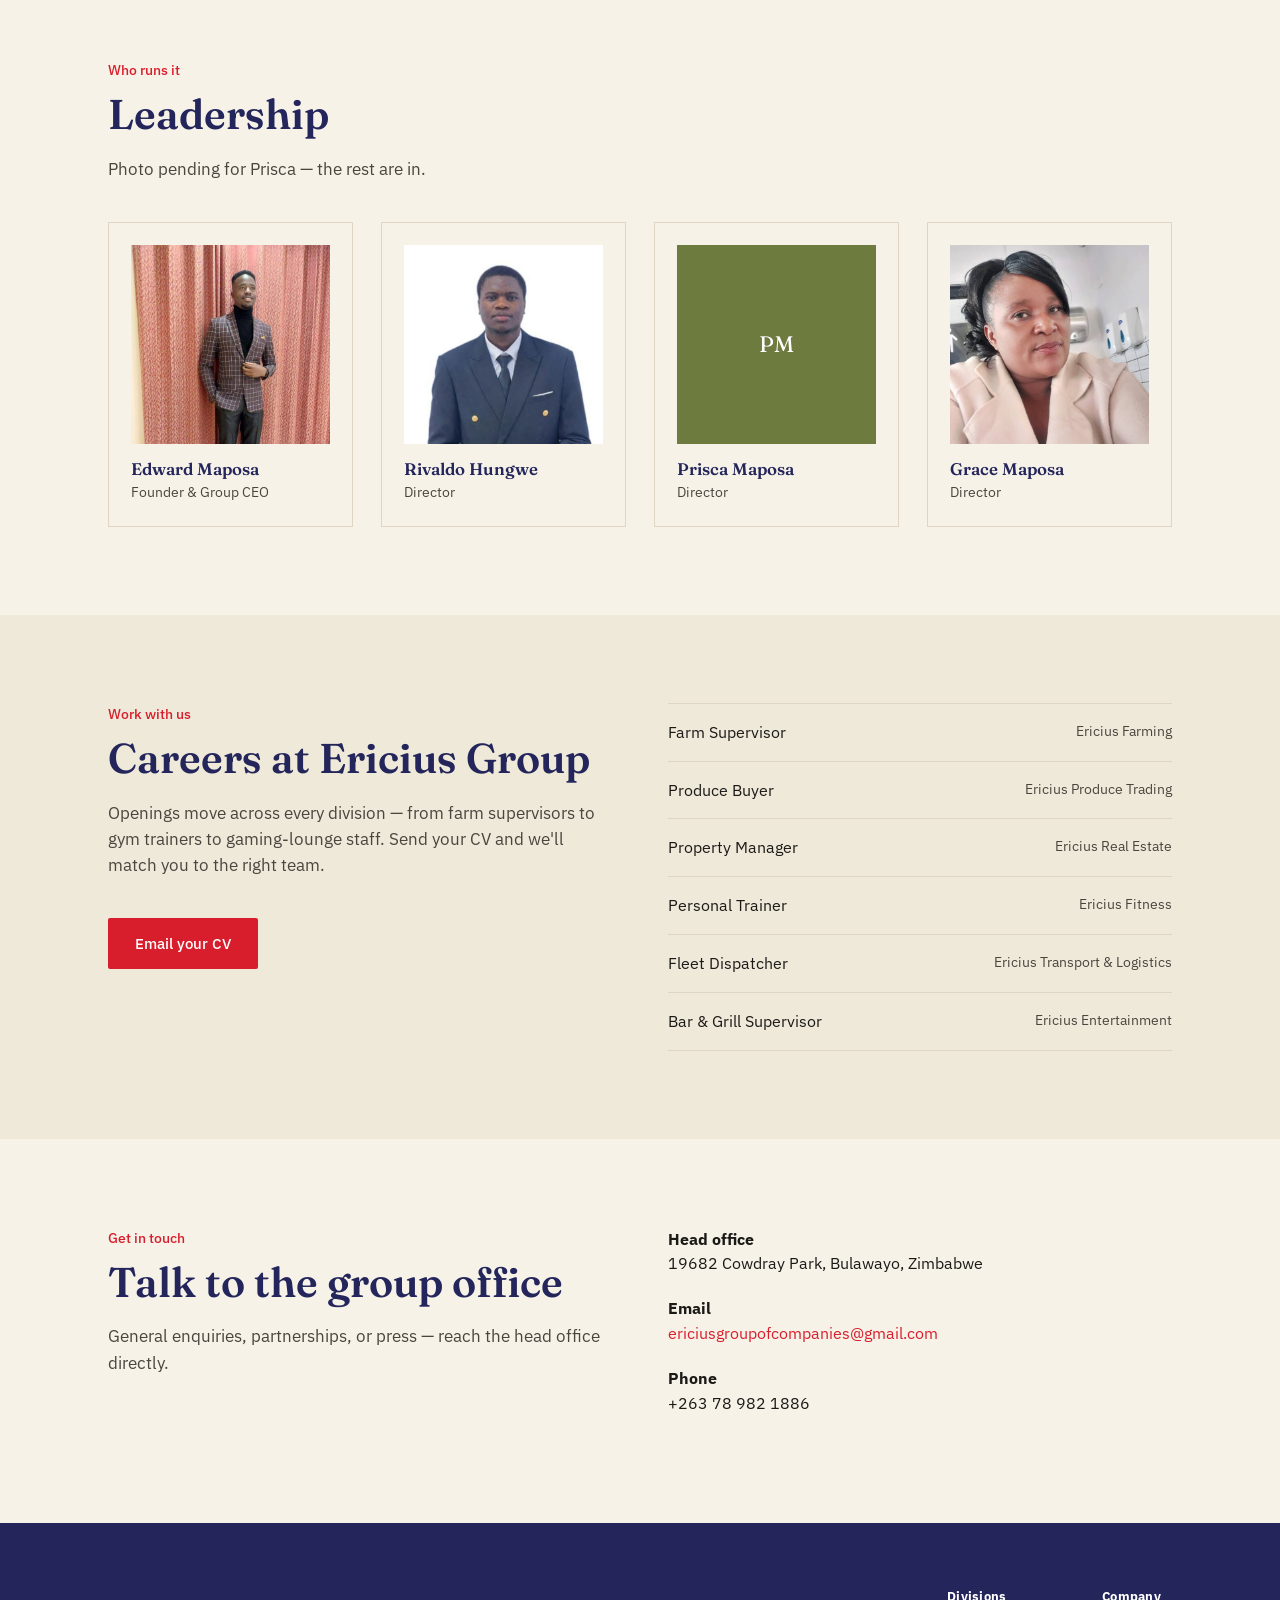
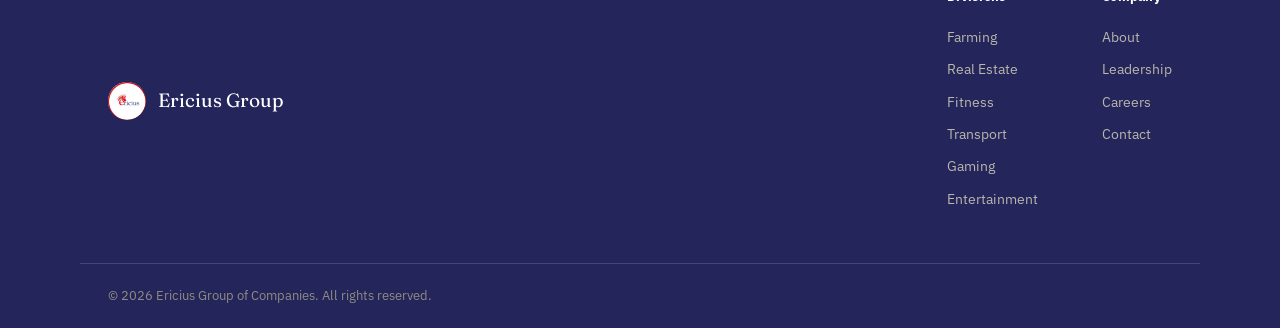
==== commit 0af4320c: "Add files via upload" ====
--- a/index.html
+++ b/index.html
@@ -100,7 +100,28 @@
 
 /* Ledger (divisions) */
 .ledger{border-top:1px solid var(--color-line);}
-.ledger-row{display:grid;grid-template-columns:60px 1fr auto;gap:28px;align-items:start;padding:26px 0;border-bottom:1px solid var(--color-line);}
+.ledger-row{display:grid;grid-template-columns:60px 1fr auto;gap:28px;align-items:start;padding:26px 0;border-bottom:1px solid var(--color-line);color:inherit;transition:background .15s ease,padding-left .15s ease;cursor:pointer;}
+.ledger-row:hover{background:#EFE9DA;padding-left:12px;}
+.ledger-row:hover .ledger-body h3{color:var(--color-red);}
+
+/* Division detail pages */
+.breadcrumb{font-size:.9rem;color:var(--color-navy);margin-bottom:18px;display:inline-block;}
+.breadcrumb:hover{color:var(--color-red);}
+.division-hero{padding:56px 0 64px;border-bottom:1px solid var(--color-line);}
+.division-tag{display:inline-block;font-size:.8rem;color:var(--color-navy);border:1px solid var(--color-navy);padding:6px 12px;margin-bottom:18px;}
+.division-hero h1{font-size:clamp(2.2rem,4.4vw,3.2rem);max-width:16ch;}
+.division-lede{max-width:60ch;font-size:1.15rem;color:#4A463E;margin-top:18px;}
+.division-body{display:grid;grid-template-columns:1.4fr .9fr;gap:56px;padding:64px 0;}
+.division-body h2{font-size:1.5rem;}
+.division-body p{color:#4A463E;font-size:1.02rem;margin-bottom:18px;}
+.division-list{list-style:none;margin:0;padding:0;border-top:1px solid var(--color-line);}
+.division-list li{padding:14px 0;border-bottom:1px solid var(--color-line);color:#4A463E;}
+.division-side{border:1px solid var(--color-line);padding:28px;height:fit-content;background:#EFE9DA;}
+.division-side h3{font-size:1.1rem;margin-bottom:14px;}
+.division-side p{color:#4A463E;font-size:.95rem;margin-bottom:22px;}
+.division-cta{display:flex;flex-direction:column;gap:10px;}
+.division-cta .btn{text-align:center;margin:0;}
+@media (max-width:860px){.division-body{grid-template-columns:1fr;}}
 .ledger-index{font-family:var(--font-display);color:var(--color-red);font-size:1.1rem;padding-top:2px;}
 .ledger-body h3{font-size:1.25rem;margin-bottom:6px;}
 .ledger-body p{margin:0;color:#4A463E;max-width:62ch;}
@@ -115,7 +136,7 @@
 /* Leadership */
 .people-grid{display:grid;grid-template-columns:repeat(4,1fr);gap:28px;}
 .person-card{border:1px solid var(--color-line);padding:22px;text-align:left;}
-.person-photo{width:100%;aspect-ratio:1/1;color:#fff;font-family:var(--font-display);font-size:1.4rem;display:flex;align-items:center;justify-content:center;margin-bottom:16px;}
+.person-photo{width:100%;aspect-ratio:1/1;color:#fff;font-family:var(--font-display);font-size:1.4rem;display:flex;align-items:center;justify-content:center;margin-bottom:16px;object-fit:cover;}
 .person-card h3{font-size:1.05rem;margin-bottom:2px;}
 .person-role{color:#4A463E;font-size:.9rem;margin:0;}
 
@@ -173,7 +194,7 @@
   <div class="wrap topbar-inner">
     <span>Bulawayo, Zimbabwe</span>
     <span class="topbar-sep">&middot;</span>
-    <a href="mailto:info@ericiusgroup.com">info@ericiusgroup.com</a>
+    <a href="mailto:ericiusgroupofcompanies@gmail.com">ericiusgroupofcompanies@gmail.com</a>
     <span class="topbar-sep">&middot;</span>
     <span>+263 78 982 1886</span>
   </div>
@@ -203,7 +224,7 @@
   <section class="hero">
     <div class="wrap hero-inner">
       <div class="hero-text">
-        <p class="eyebrow-free">Est. 2026 &nbsp;—&nbsp; Registered in Zimbabwe</p>
+        <p class="eyebrow-free">Est. 2023 &nbsp;—&nbsp; Registered in Zimbabwe</p>
         <h1>One group.<br>Seven industries.<br>A single standard.</h1>
         <p class="hero-lede">Ericius Group holds and grows businesses across farming, real estate, fitness, transport, gaming and entertainment — built by people who believe an idea done properly, in one sector, transfers to the next.</p>
         <div class="hero-actions">
@@ -228,7 +249,7 @@
         <p>Each division is led by its own team and judged on its own numbers, but every business in the group reports into the same finance and governance structure — the same way a hedgehog's quills are separate, but they all belong to one animal.</p>
         <div class="stat-row">
           <div class="stat"><span class="stat-num">7</span><span class="stat-label">Operating divisions</span></div>
-          <div class="stat"><span class="stat-num">2026</span><span class="stat-label">Group founded</span></div>
+          <div class="stat"><span class="stat-num">2023</span><span class="stat-label">Group founded</span></div>
           <div class="stat"><span class="stat-num">1</span><span class="stat-label">Standard, across every business</span></div>
         </div>
       </div>
@@ -243,68 +264,68 @@
 
       <div class="ledger">
 
-        <div class="ledger-row">
+        <a class="ledger-row" href="farming.html">
           <div class="ledger-index">01</div>
           <div class="ledger-body">
             <h3>Ericius Farming</h3>
             <p>Direct cultivation and livestock operations — the raw-produce base the rest of the agribusiness arm builds on.</p>
           </div>
           <div class="ledger-tag">Agriculture</div>
-        </div>
-
-        <div class="ledger-row">
+        </a>
+
+        <a class="ledger-row" href="produce-trading.html">
           <div class="ledger-index">02</div>
           <div class="ledger-body">
             <h3>Ericius Produce Trading</h3>
             <p>Buying and reselling farm produce on behalf of local farmers — giving smallholders a reliable route to market and fairer prices.</p>
           </div>
           <div class="ledger-tag">Agri-trade</div>
-        </div>
-
-        <div class="ledger-row">
+        </a>
+
+        <a class="ledger-row" href="real-estate.html">
           <div class="ledger-index">03</div>
           <div class="ledger-body">
             <h3>Ericius Real Estate</h3>
             <p>Land, rentals and property management, with development projects brought in as the group's capital base grows.</p>
           </div>
           <div class="ledger-tag">Property</div>
-        </div>
-
-        <div class="ledger-row">
+        </a>
+
+        <a class="ledger-row" href="fitness.html">
           <div class="ledger-index">04</div>
           <div class="ledger-body">
             <h3>Ericius Fitness</h3>
             <p>A chain of gyms built around membership value and community, not just equipment.</p>
           </div>
           <div class="ledger-tag">Health &amp; Fitness</div>
-        </div>
-
-        <div class="ledger-row">
+        </a>
+
+        <a class="ledger-row" href="transport.html">
           <div class="ledger-index">05</div>
           <div class="ledger-body">
             <h3>Ericius Transport &amp; Logistics</h3>
             <p>Fleet and haulage services that also move produce and supplies between the group's own divisions.</p>
           </div>
           <div class="ledger-tag">Transport</div>
-        </div>
-
-        <div class="ledger-row">
+        </a>
+
+        <a class="ledger-row" href="gaming.html">
           <div class="ledger-index">06</div>
           <div class="ledger-body">
             <h3>Ericius Gaming</h3>
             <p>Gaming lounges and betting/entertainment technology operations, run under strict licensing and compliance.</p>
           </div>
           <div class="ledger-tag">Gaming</div>
-        </div>
-
-        <div class="ledger-row">
+        </a>
+
+        <a class="ledger-row" href="entertainment.html">
           <div class="ledger-index">07</div>
           <div class="ledger-body">
             <h3>Ericius Entertainment</h3>
             <p>Bars, chisa nyama grills and butcheries — hospitality venues that also give the farming and produce divisions a direct outlet to the plate.</p>
           </div>
           <div class="ledger-tag">Hospitality</div>
-        </div>
+        </a>
 
       </div>
 
@@ -346,28 +367,28 @@
     <div class="wrap">
       <p class="section-kicker">Who runs it</p>
       <h2 class="section-title">Leadership</h2>
-      <p class="section-intro">Add each leader's real name, title and photo before this site goes live — the cards below are placeholders.</p>
+      <p class="section-intro">Photo pending for Prisca — the rest are in.</p>
 
       <div class="people-grid">
         <div class="person-card">
-          <div class="person-photo" style="background:var(--color-navy)">CEO</div>
-          <h3>Founder &amp; Group CEO</h3>
-          <p class="person-role">Replace with name</p>
+          <img class="person-photo" src="[data-uri]" alt="Edward Maposa">
+          <h3>Edward Maposa</h3>
+          <p class="person-role">Founder &amp; Group CEO</p>
         </div>
         <div class="person-card">
-          <div class="person-photo" style="background:var(--color-red)">COO</div>
-          <h3>Chief Operating Officer</h3>
-          <p class="person-role">Replace with name</p>
+          <img class="person-photo" src="[data-uri]" alt="Rivaldo Hungwe">
+          <h3>Rivaldo Hungwe</h3>
+          <p class="person-role">Director</p>
         </div>
         <div class="person-card">
-          <div class="person-photo" style="background:var(--color-olive)">CFO</div>
-          <h3>Chief Finance Officer</h3>
-          <p class="person-role">Replace with name</p>
+          <div class="person-photo" style="background:var(--color-olive)">PM</div>
+          <h3>Prisca Maposa</h3>
+          <p class="person-role">Director</p>
         </div>
         <div class="person-card">
-          <div class="person-photo" style="background:var(--color-navy)">HOD</div>
-          <h3>Head of Divisions</h3>
-          <p class="person-role">Replace with name</p>
+          <img class="person-photo" src="[data-uri]" alt="Grace Maposa">
+          <h3>Grace Maposa</h3>
+          <p class="person-role">Director</p>
         </div>
       </div>
     </div>
@@ -379,7 +400,7 @@
         <p class="section-kicker">Work with us</p>
         <h2 class="section-title">Careers at Ericius Group</h2>
         <p class="section-intro">Openings move across every division — from farm supervisors to gym trainers to gaming-lounge staff. Send your CV and we'll match you to the right team.</p>
-        <a href="mailto:careers@ericiusgroup.com?subject=Application%20-%20Ericius%20Group" class="btn btn-primary">Email your CV</a>
+        <a href="mailto:ericiusgroupofcompanies@gmail.com?subject=Application%20-%20Ericius%20Group" class="btn btn-primary">Email your CV</a>
       </div>
       <ul class="role-list">
         <li><span>Farm Supervisor</span><em>Ericius Farming</em></li>
@@ -400,8 +421,8 @@
         <p class="section-intro">General enquiries, partnerships, or press — reach the head office directly.</p>
       </div>
       <div class="contact-details">
-        <p><strong>Head office</strong><br>Replace with physical address, Bulawayo, Zimbabwe</p>
-        <p><strong>Email</strong><br><a href="mailto:info@ericiusgroup.com">info@ericiusgroup.com</a></p>
+        <p><strong>Head office</strong><br>19682 Cowdray Park, Bulawayo, Zimbabwe</p>
+        <p><strong>Email</strong><br><a href="mailto:ericiusgroupofcompanies@gmail.com">ericiusgroupofcompanies@gmail.com</a></p>
         <p><strong>Phone</strong><br>+263 78 982 1886</p>
       </div>
     </div>
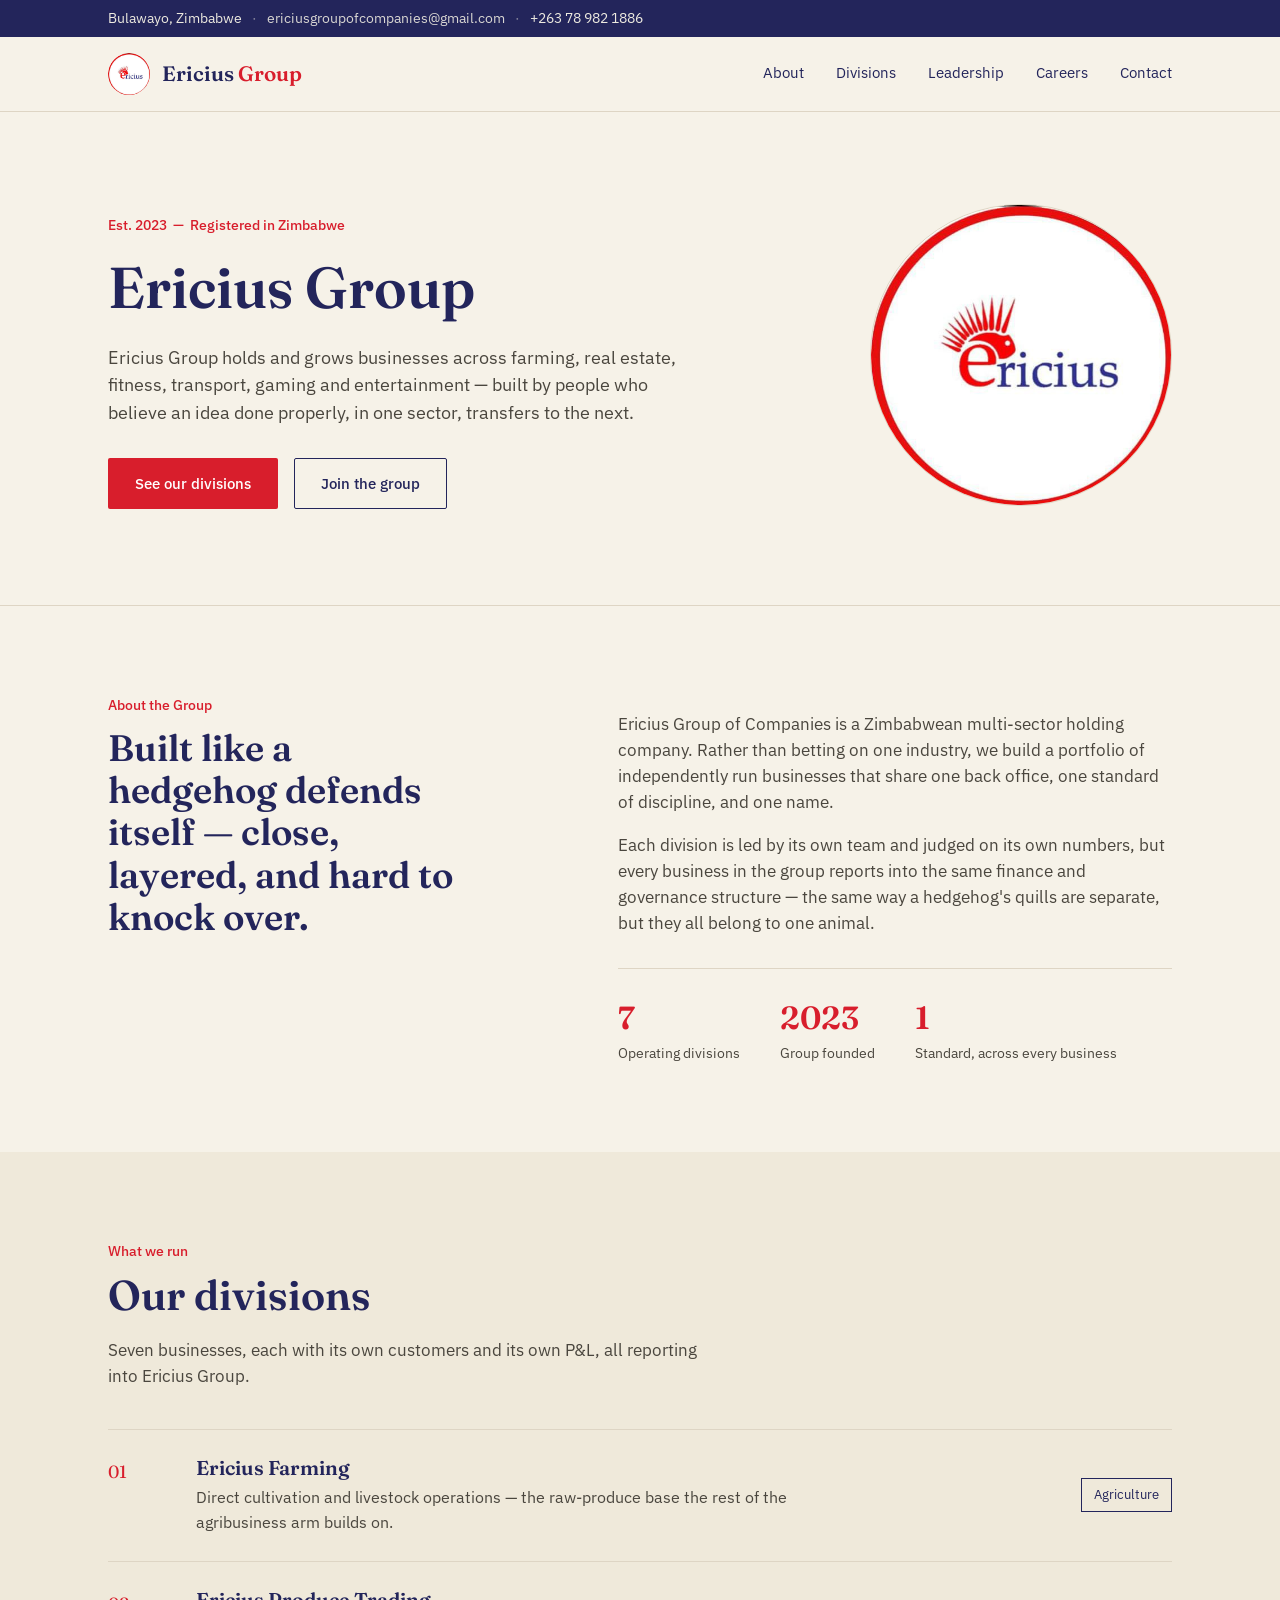
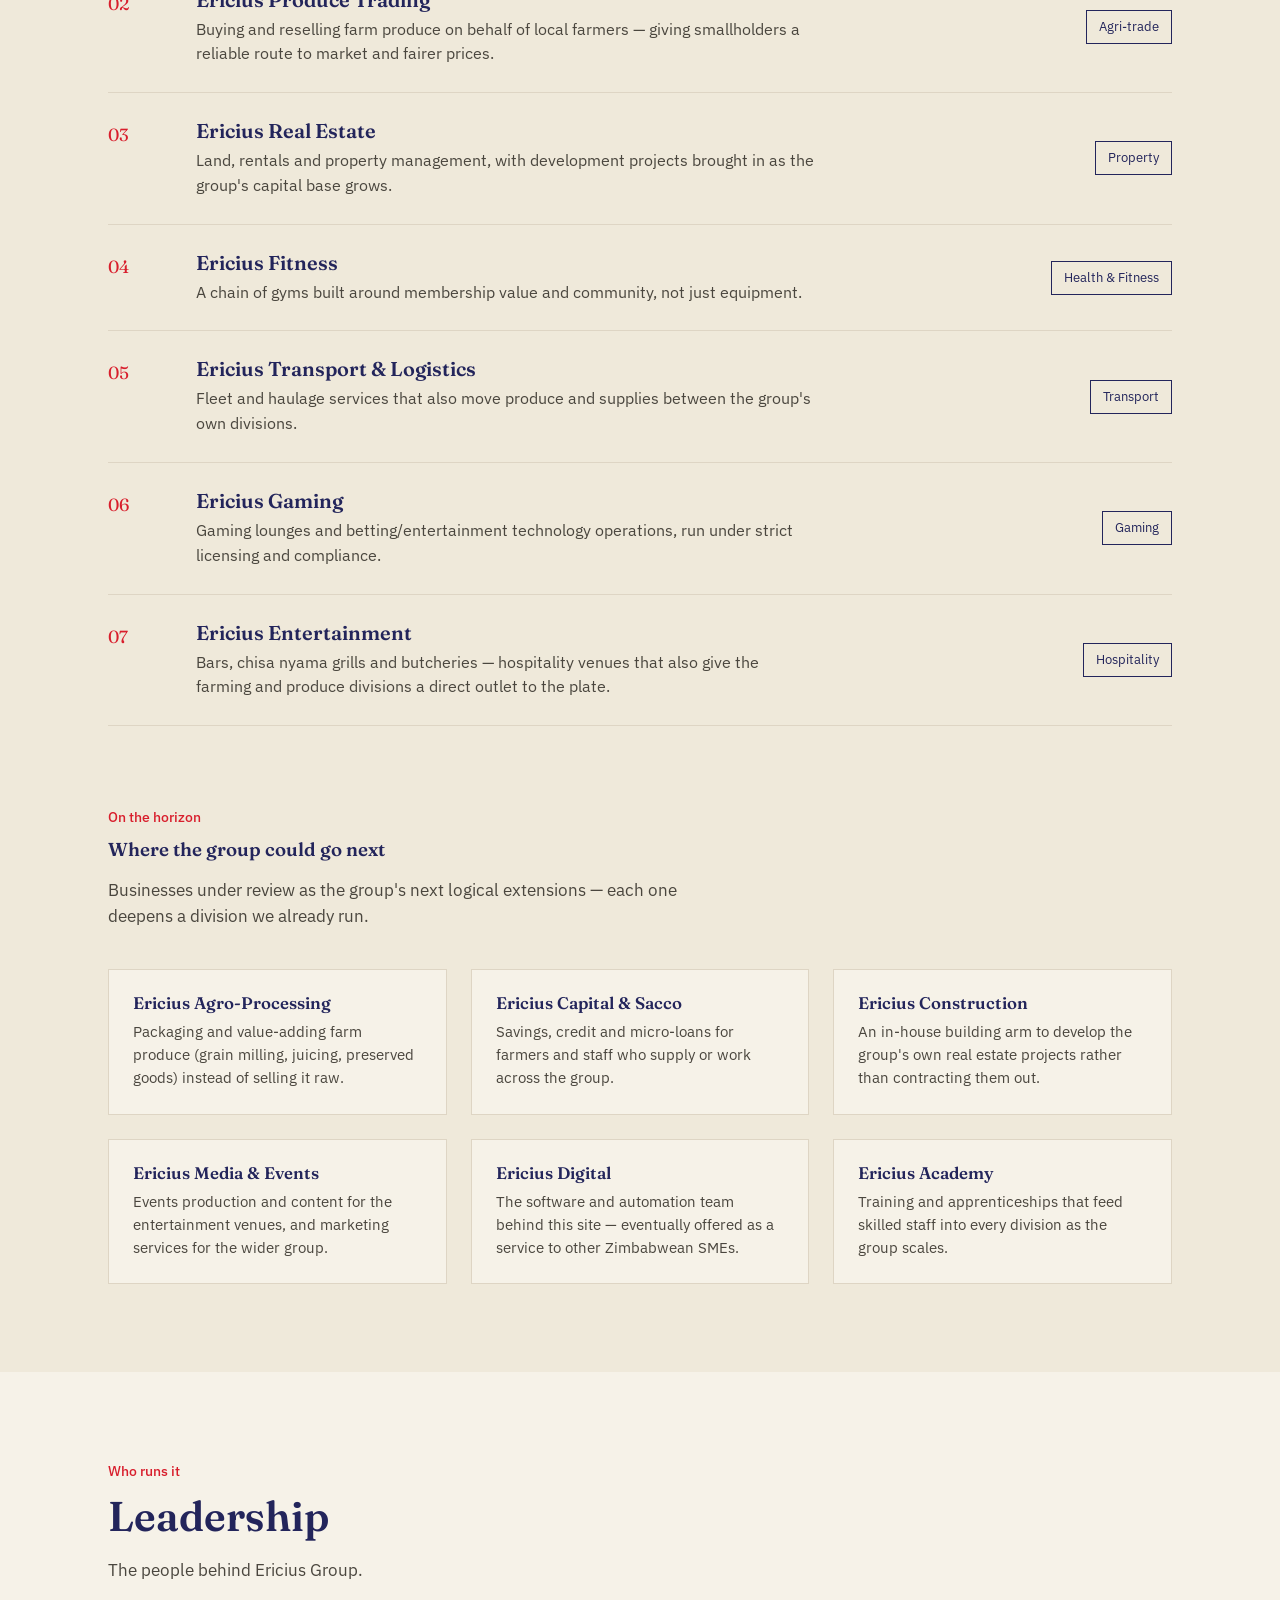
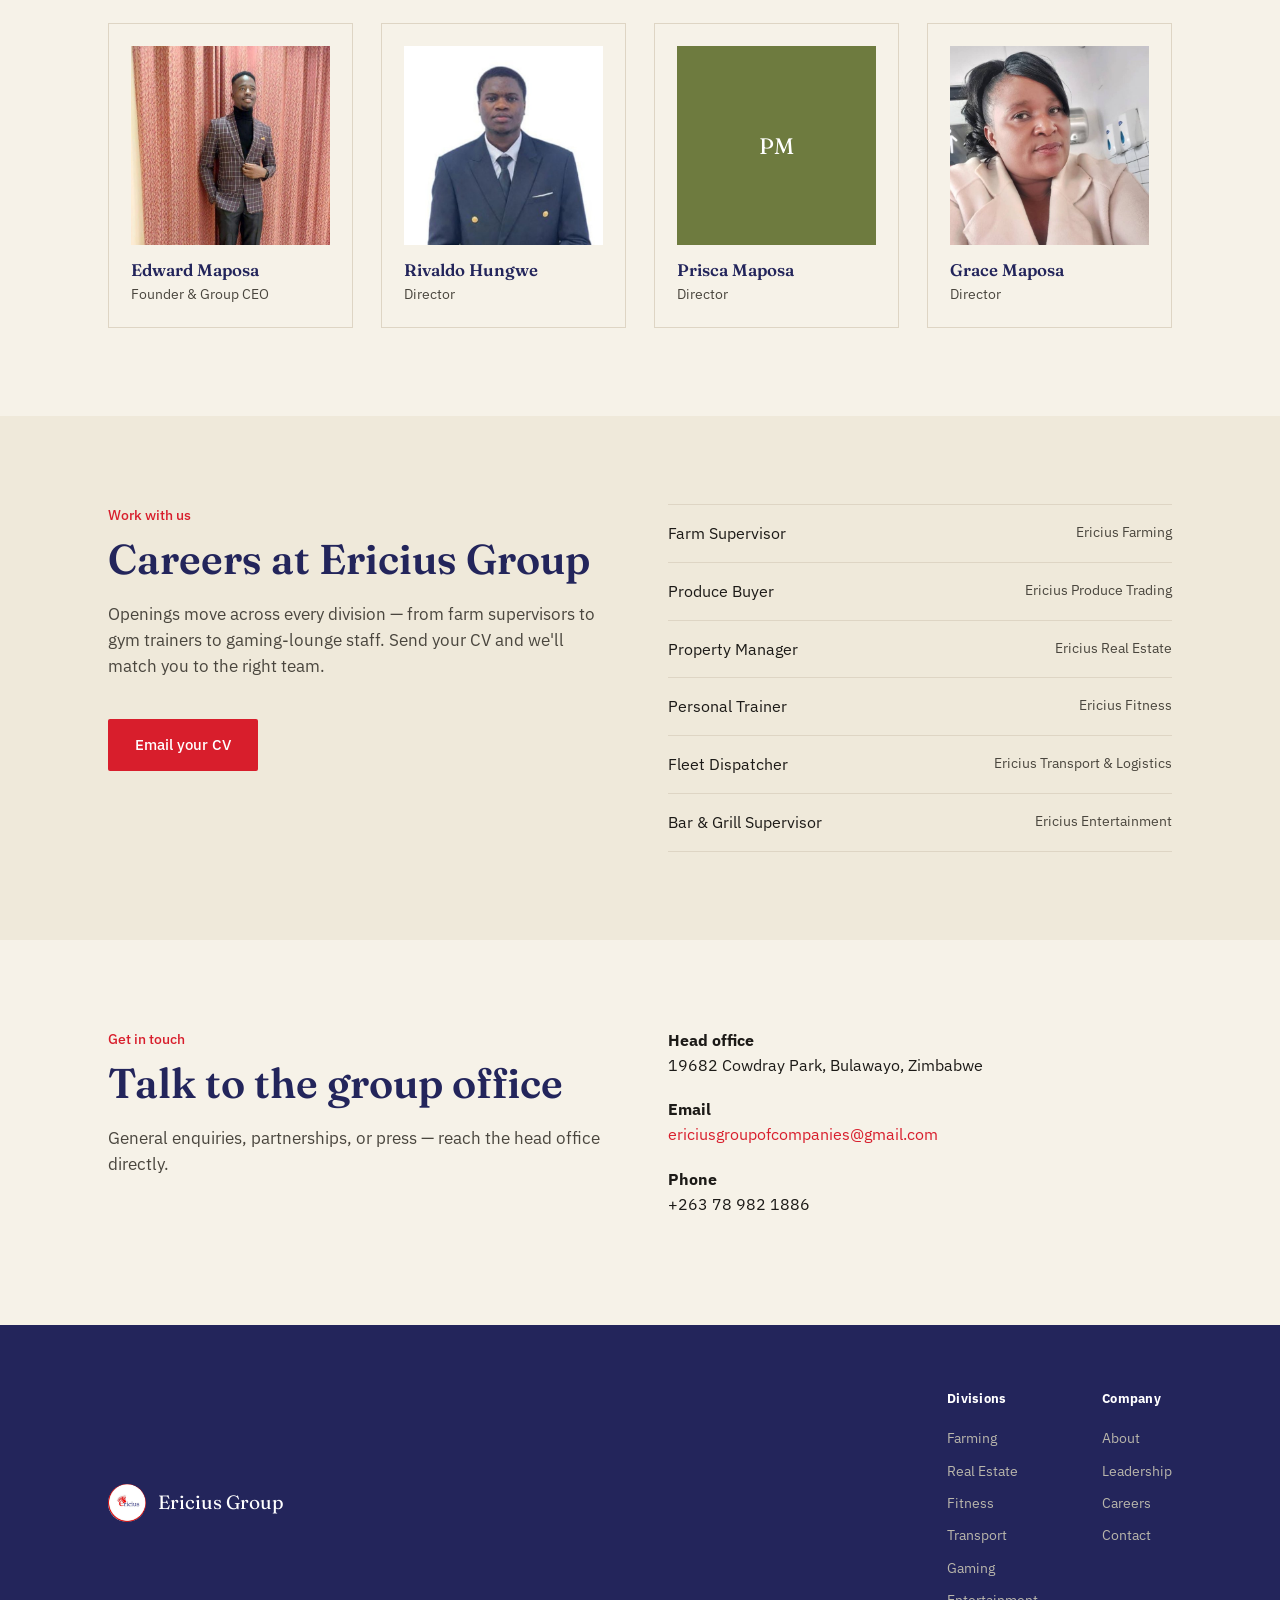
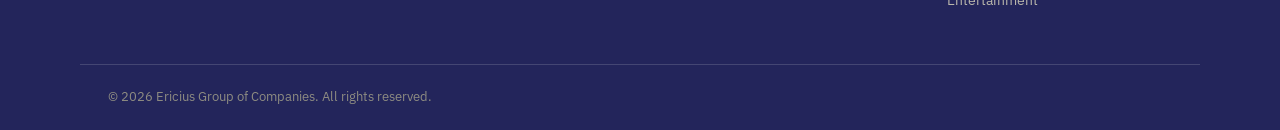
==== commit 90a96eb9: "index.html" ====
--- a/index.html
+++ b/index.html
@@ -225,7 +225,7 @@
     <div class="wrap hero-inner">
       <div class="hero-text">
         <p class="eyebrow-free">Est. 2023 &nbsp;—&nbsp; Registered in Zimbabwe</p>
-        <h1>One group.<br>Seven industries.<br>A single standard.</h1>
+        <h1>Ericius Group</h1>
         <p class="hero-lede">Ericius Group holds and grows businesses across farming, real estate, fitness, transport, gaming and entertainment — built by people who believe an idea done properly, in one sector, transfers to the next.</p>
         <div class="hero-actions">
           <a href="#divisions" class="btn btn-primary">See our divisions</a>
@@ -367,7 +367,7 @@
     <div class="wrap">
       <p class="section-kicker">Who runs it</p>
       <h2 class="section-title">Leadership</h2>
-      <p class="section-intro">Photo pending for Prisca — the rest are in.</p>
+      <p class="section-intro">The people behind Ericius Group.</p>
 
       <div class="people-grid">
         <div class="person-card">
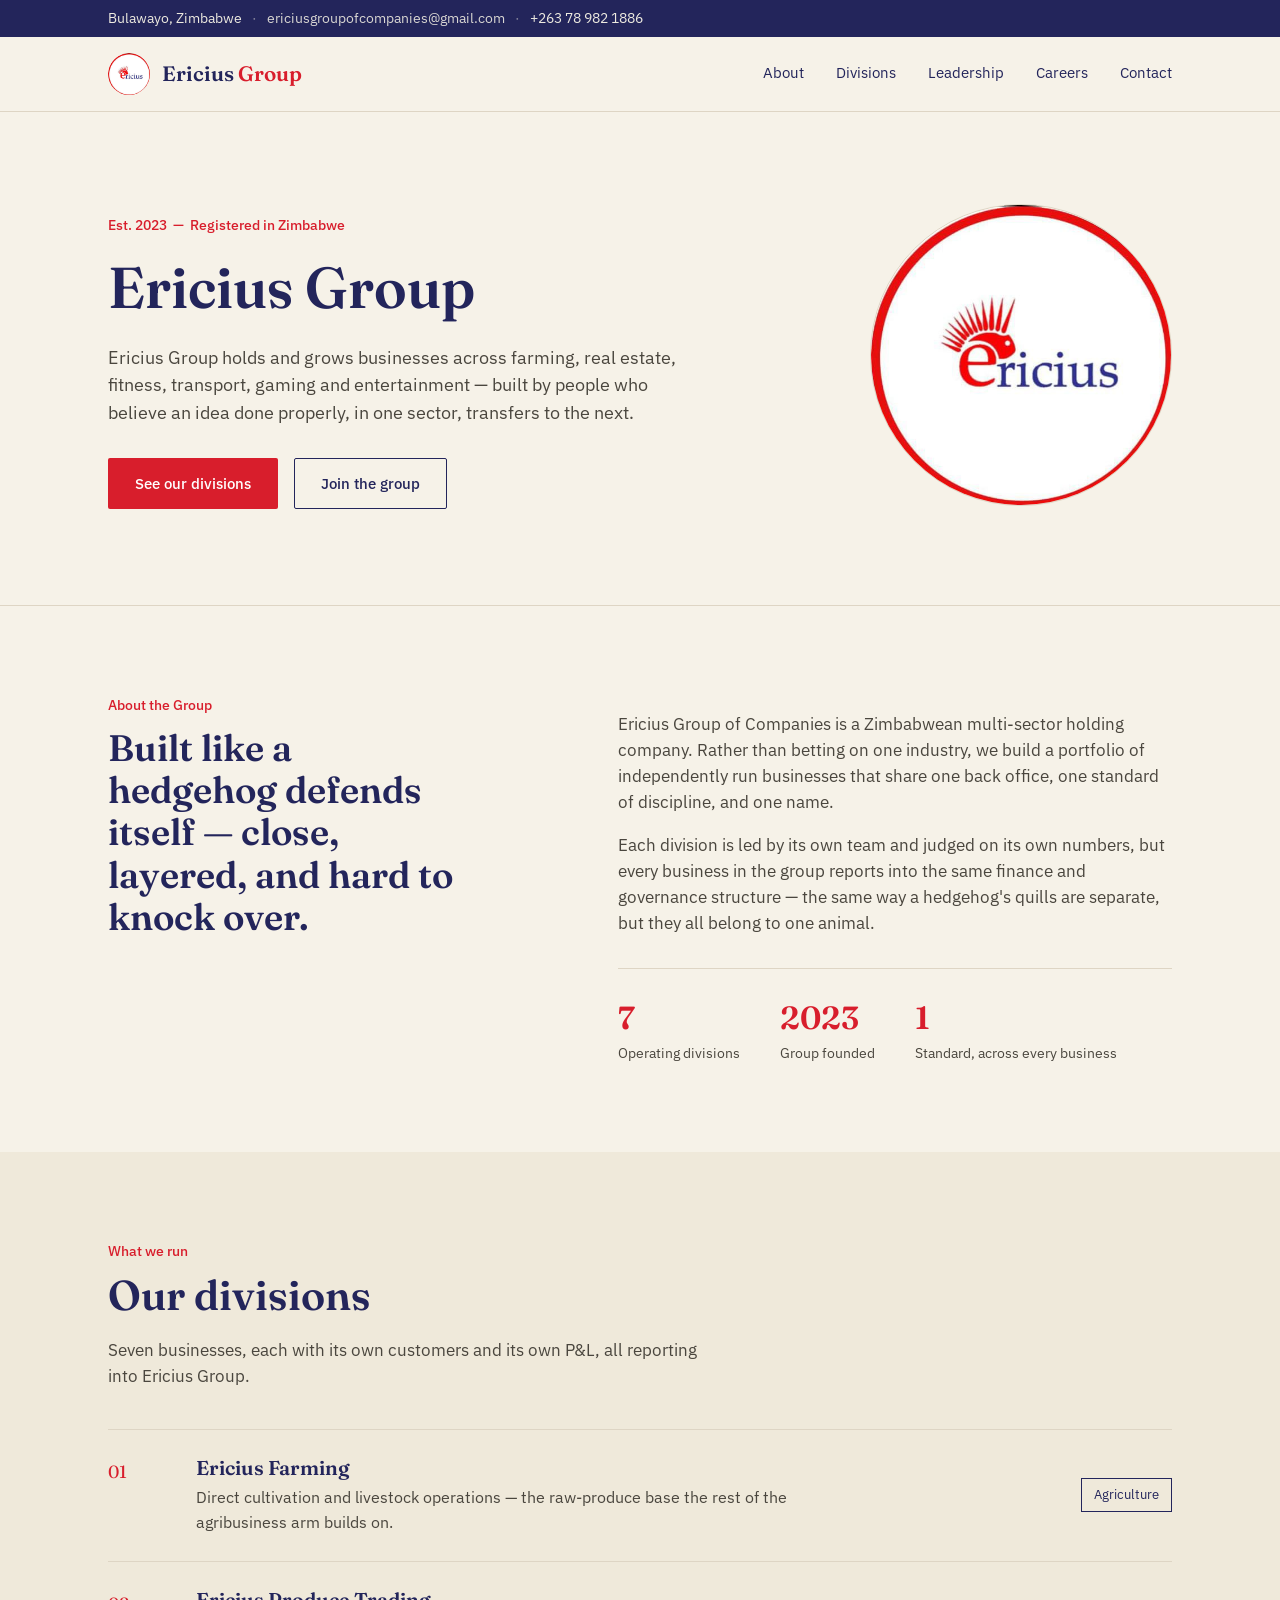
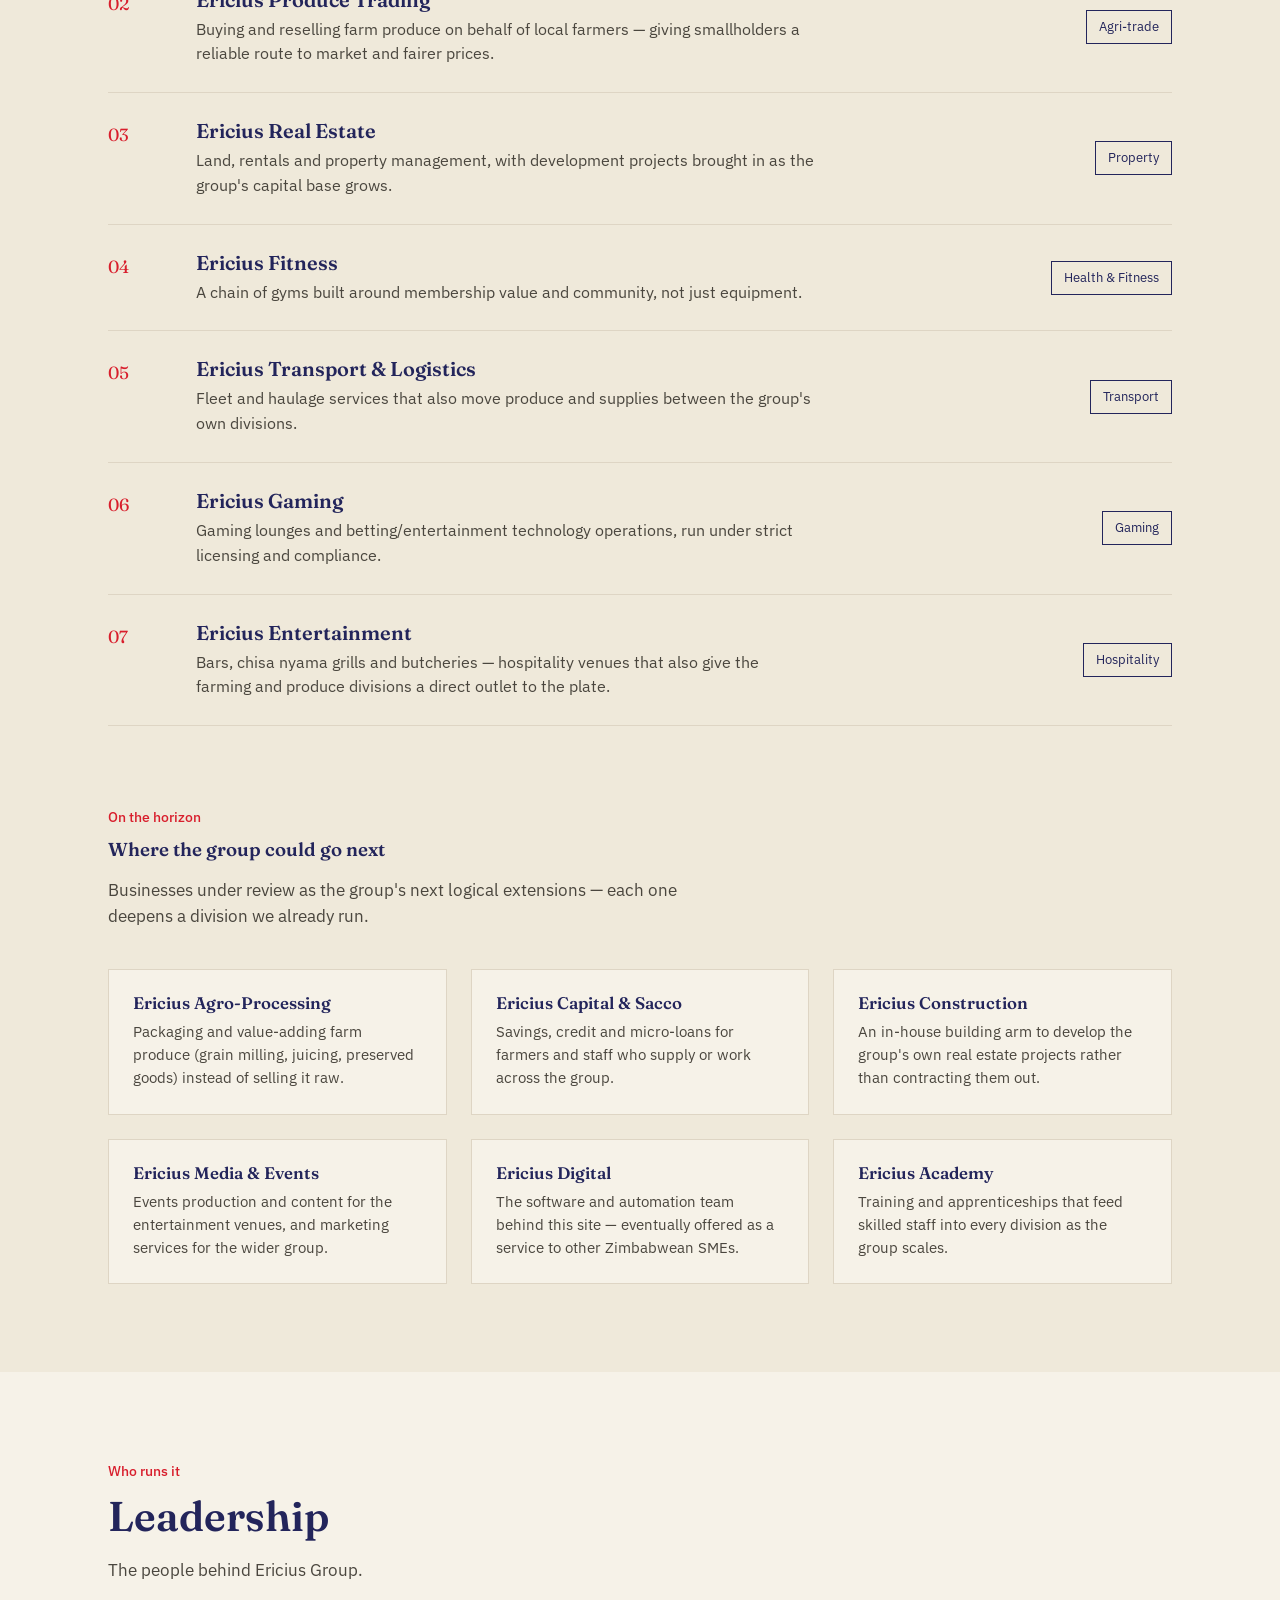
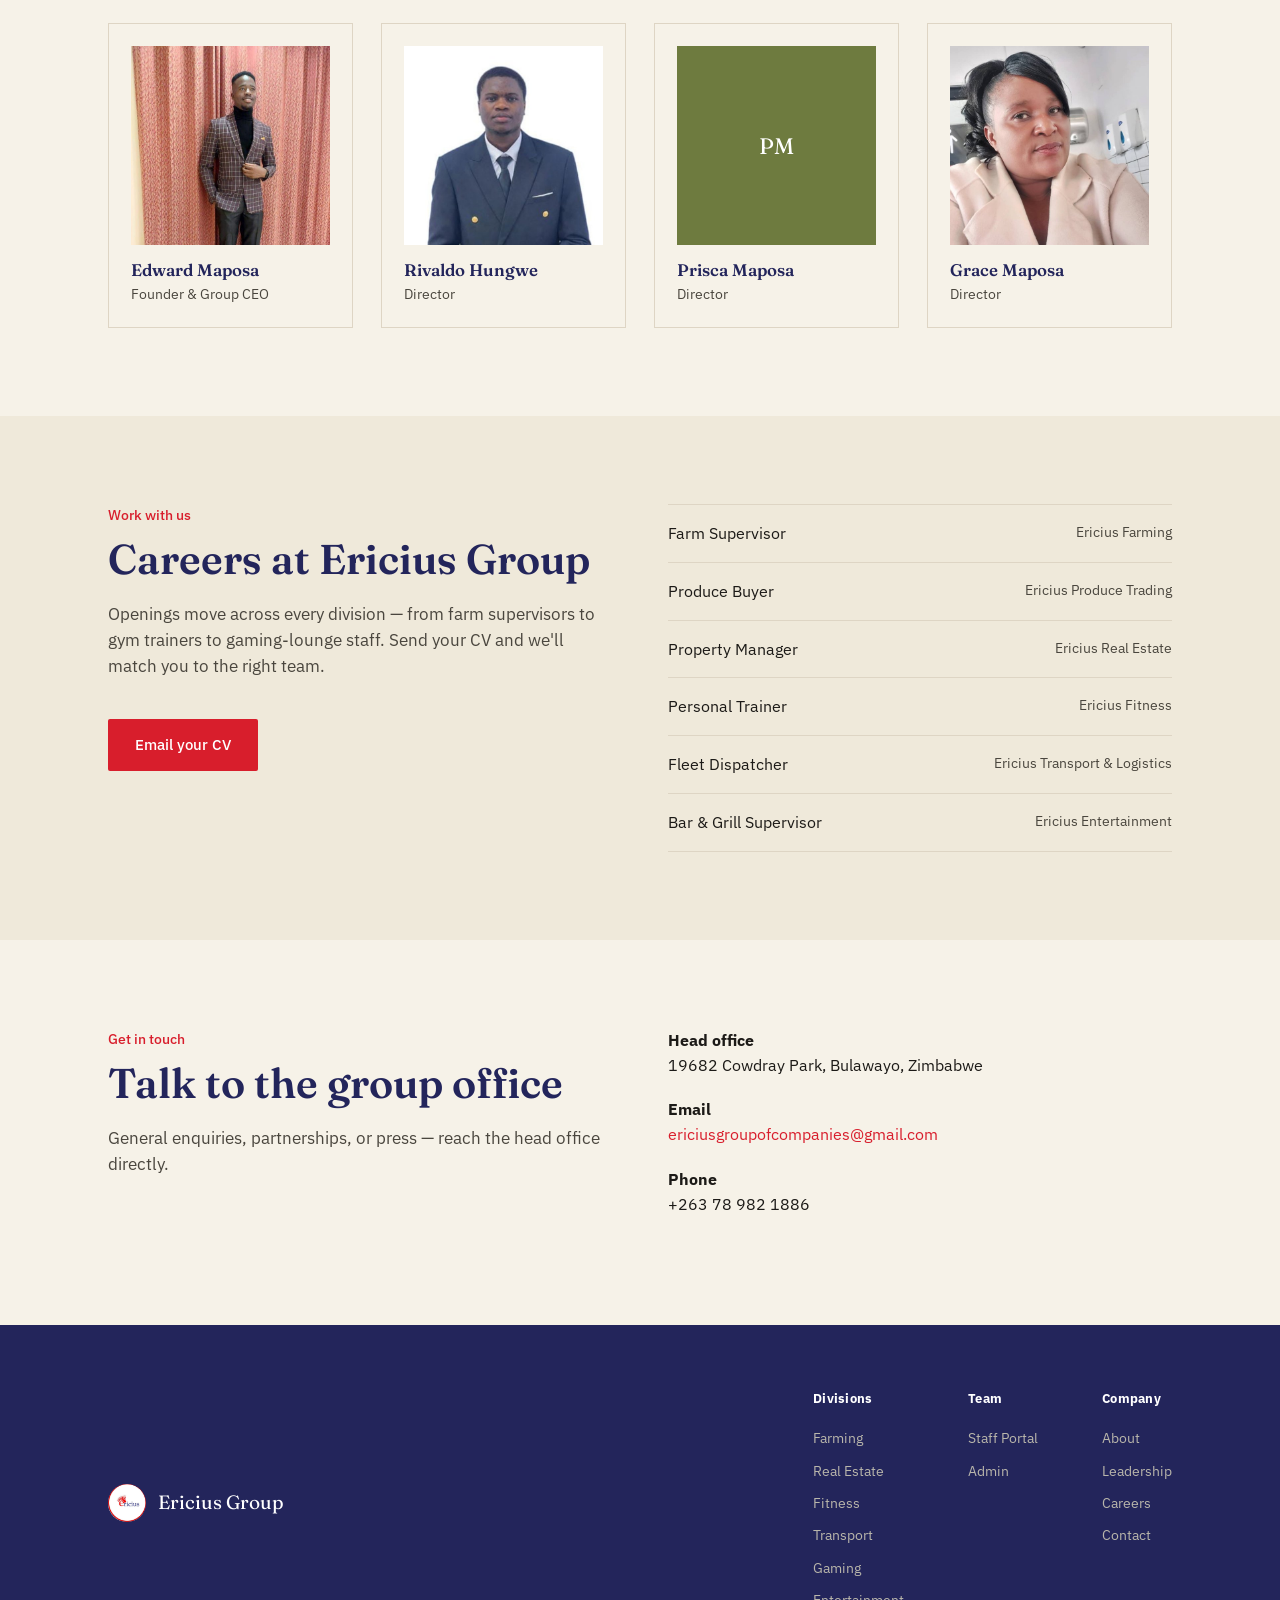
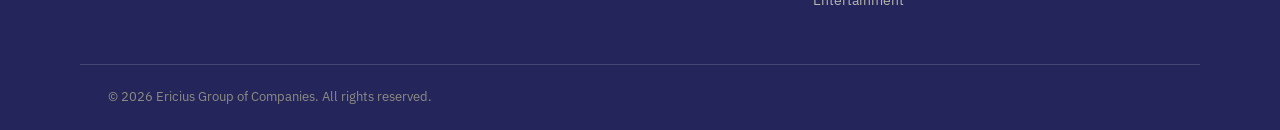
==== commit 13e9716d: "index.html" ====
--- a/index.html
+++ b/index.html
@@ -447,6 +447,11 @@
         <a href="#divisions">Entertainment</a>
       </div>
       <div>
+        <h5>Team</h5>
+        <a href="portal.html">Staff Portal</a>
+        <a href="admin.html">Admin</a>
+      </div>
+      <div>
         <h5>Company</h5>
         <a href="#about">About</a>
         <a href="#leadership">Leadership</a>
